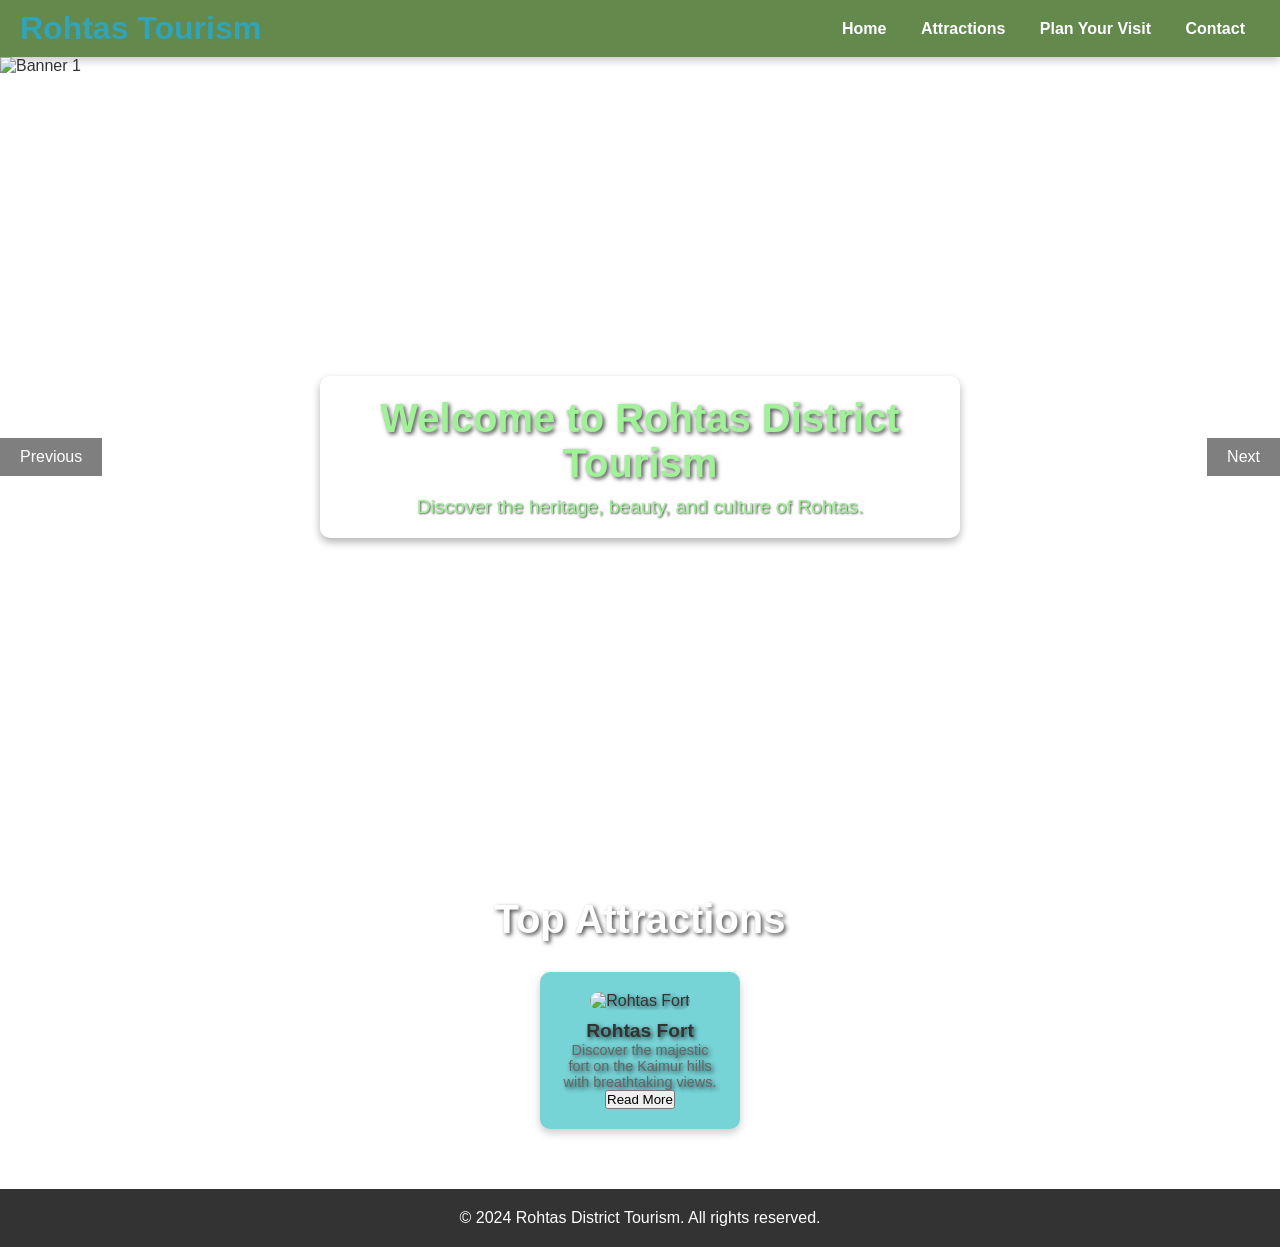
==== index.html @ 57ae7d9b "Added index.html" ====
<!DOCTYPE html>
<html lang="en">
<head>
    <meta charset="UTF-8">
    <meta name="viewport" content="width=device-width, initial-scale=1.0">
    <title>Rohtas District Tourism</title>
    <style>
        /* General Reset */
        * {
            margin: 0;
            padding: 0;
            box-sizing: border-box;
        }

        body {
            font-family: Arial, sans-serif;
            color: #333;
        }
        /* Blog Section */
.blog-section {
    padding: 40px;
    background-color: #f9f9f9;
    display: none;
    text-align: center;
}

.blog-section img {
    width: 80%;
    margin: 10px 0;
    border-radius: 10px;
    box-shadow: 0 4px 8px rgba(0, 0, 0, 0.2);
}

.blog-section p {
    font-size: 1.2rem;
    margin-top: 20px;
    color: #666;
}

.blog-section .back-to-attractions {
    background-color: #333;
    color: white;
    padding: 10px 20px;
    border: none;
    border-radius: 5px;
    cursor: pointer;
    margin-top: 20px;
}

.blog-section .back-to-attractions:hover {
    background-color: #555;
}

/* Hidden class */
.hidden {
    display: none;
}


        /* Navbar */
        .navbar {
            display: flex;
            justify-content: space-between;
            align-items: center;
            padding: 10px 20px;
            background-color: #63894d;
            box-shadow: 0 4px 8px rgba(0, 0, 0, 0.2);
        }

        .navbar a {
            color: white;
            padding: 10px 15px;
            text-decoration: none;
            font-weight: bold;
            font-size: 1rem;
            transition: background-color 0.3s, color 0.3s;
        }

        .navbar a:hover {
            background-color: #f4f4f4;
            color: #333;
            border-radius: 5px;
        }

        .navbar .logo {
            font-size: 2rem;
            color: #31a4b8;
            font-weight: bold;
        }

        .navbar .menu {
            display: flex;
            gap: 15px;
        }

        /* Banner Section */
        .banner {
            position: relative;
            overflow: hidden;
            height: 800px;
        }

        .banner img {
            width: 100%;
            height: 800px;
            object-fit: cover;
            position: absolute;
            transition: opacity 1s ease-in-out;
        }

        .banner img.hidden {
            opacity: 0;
        }

        .banner img.visible {
            opacity: 1;
        }

        .banner-controls {
            position: absolute;
            top: 50%;
            width: 100%;
            display: flex;
            justify-content: space-between;
            transform: translateY(-50%);
            z-index: 10;
        }

        .banner-controls button {
            background-color: rgba(0, 0, 0, 0.5);
            color: white;
            border: none;
            padding: 10px 20px;
            cursor: pointer;
            font-size: 1rem;
        }

        .banner-controls button:hover {
            background-color: rgba(0, 0, 0, 0.8);
        }
        /* Welcome Note */
        .welcome-note {
        position: absolute;
        top: 50%;
        left: 50%;
        transform: translate(-50%, -50%);
        color: rgb(160, 241, 152);
        text-align: center;
        #background-color: rgba(139, 134, 134, 0.6);
        padding: 20px;
        border-radius: 10px;
        box-shadow: 0 4px 8px rgba(0, 0, 0, 0.3);
        }

       .welcome-note h1 {
       font-size: 2.5rem;
       margin-bottom: 10px;
       text-shadow: 2px 2px 4px rgba(0, 0, 0, 0.7);
       }

      .welcome-note p {
      font-size: 1.2rem;
      text-shadow: 1px 1px 2px rgba(0, 0, 0, 0.7);
      }

        /* Main Content */
        .content {
            padding: 40px 20px;
            text-align: center;
        }

        .content h2 {
            font-size: 2em;
            margin-bottom: 20px;
        }

        .content .attractions {
            display: flex;
            flex-wrap: wrap;
            justify-content: center;
            gap: 20px;
            
        }
        /* Attractions Section with Background Image */
#attractions {
    background-image: url('https://encrypted-tbn0.gstatic.com/images?q=tbn:ANd9GcSN6shQnN_om_8jmxawKsCM-W3xUk-ETz6_Sw&s'); /* Replace with your desired image URL */
    background-size: cover;
    background-position: center;
    background-repeat: no-repeat;
    padding: 40px 20px;
    color: white; /* Ensures text is visible against the background */
    text-shadow: 2px 2px 4px rgba(0, 0, 0, 0.7); /* Adds a subtle shadow for better text readability */
}

#attractions h2 {
    font-size: 2.5em;
    margin-bottom: 30px;
    text-align: center;
}

.attractions {
    display: flex;
    flex-wrap: wrap;
    justify-content: center;
    gap: 20px;
}

.attraction {
    width: 200px;
    padding: 20px;
    background-color: rgba(255, 255, 255, 0.8); /* Semi-transparent background for attraction cards */
    border-radius: 10px;
    box-shadow: 0 4px 8px rgba(0, 0, 0, 0.2);
    text-align: center;
    color: #333; /* Override text color inside cards */
}

.attraction h3 {
    font-size: 1.2em;
    margin-top: 10px;
}

.attraction p {
    font-size: 0.9em;
    color: #666;
}


        .attraction {
            width: 200px;
            padding: 20px;
            background-color: #76d3d6;
            border-radius: 10px;
            box-shadow: 0 4px 8px rgba(0, 0, 0, 0.2);
            text-align: center;
            cursor: pointer;
        }

        .attraction img {
            width: 100%;
            border-radius: 10px;
        }

        .attraction h3 {
            font-size: 1.2em;
            margin-top: 10px;
        }

        .attraction p {
            font-size: 0.9em;
            color: #666;
        }

        /* Modal */
        .modal {
            display: none;
            position: fixed;
            top: 0;
            left: 0;
            width: 100%;
            height: 100%;
            background-color: rgba(0, 0, 0, 0.8);
            justify-content: center;
            align-items: center;
            z-index: 20;
        }

        .modal-content {
            background-color: white;
            padding: 20px;
            border-radius: 10px;
            width: 90%;
            max-width: 600px;
            text-align: center;
        }

        .modal-content img {
            width: 100%;
            border-radius: 10px;
            margin-bottom: 20px;
        }

        .modal-content h3 {
            margin-bottom: 10px;
        }

        .modal-content p {
            margin-bottom: 20px;
        }

        .modal-close {
            background-color: #333;
            color: white;
            border: none;
            padding: 10px 20px;
            cursor: pointer;
            border-radius: 5px;
        }

        .modal-close:hover {
            background-color: #555;
        }

        /* Footer */
        .footer {
            text-align: center;
            padding: 20px;
            background-color: #333;
            color: white;
            margin-top: 20px;
        }

        /* Responsive Design */
        @media (max-width: 768px) {
            .navbar .menu {
                flex-direction: column;
                gap: 10px;
            }

            .content .attractions {
                flex-direction: column;
                gap: 15px;
            }
        }
    </style>
</head>
<body>

    <!-- Navbar -->
    <div class="navbar">
        <div class="logo">Rohtas Tourism </div>
        <div> <class="menu">
            <a href="#home">Home</a>
            <a href="#attractions">Attractions</a>
            <a href="#plan">Plan Your Visit</a>
            <a href="#contact">Contact</a>
        </div>
    </div>

    <!-- Banner Section -->
    <div class="banner" id="banner">
        <img src="https://cdn.pixabay.com/photo/2022/03/11/15/40/mausoleum-7062500_1280.jpg" class="visible" alt="Banner 1">
        <img src="https://pbs.twimg.com/media/Ed5v6ZnUEAAoVEU?format=jpg&name=medium" class="hidden" alt="Banner 2">
        <img src="https://pbs.twimg.com/media/GW4g0sfa8AEjqfS?format=png&name=900x900" class="hidden" alt="Banner 3">
        
        <div class="welcome-note">
            <h1>Welcome to Rohtas District Tourism</h1>
            <p>Discover the heritage, beauty, and culture of Rohtas.</p>
        </div>
        
        <div class="banner-controls">
            <button id="prev">Previous</button>
            <button id="next">Next</button>
        </div>
    </div>

    <!-- Main Content -->
    <div class="content" id="attractions">
        <h2>Top Attractions</h2>
        <div class="attractions">
            <div class="attraction" data-title="Rohtas Fort" data-description="Discover the majestic fort on the Kaimur hills with breathtaking views." data-image="https://encrypted-tbn0.gstatic.com/images?q=tbn:ANd9GcSN6shQnN_om_8jmxawKsCM-W3xUk-ETz6_Sw&s">
                <img src="https://encrypted-tbn0.gstatic.com/images?q=tbn:ANd9GcSN6shQnN_om_8jmxawKsCM-W3xUk-ETz6_Sw&s" alt="Rohtas Fort">
                <h3>Rohtas Fort</h3>
                <p>Discover the majestic fort on the Kaimur hills with breathtaking views.</p>
                <button class="read-more" data-blog="rohtas-fort-blog">Read More</button>
            </div>
            <!-- Add more attractions similarly -->
        </div>
    </div>
    
    <!-- Detailed Blog Section -->
    <div class="blog-section hidden" id="rohtas-fort-blog">
        <h2>Rohtas Fort</h2>
        <div class="blog-images">
            <img src="https://encrypted-tbn0.gstatic.com/images?q=tbn:ANd9GcSN6shQnN_om_8jmxawKsCM-W3xUk-ETz6_Sw&" alt="roktash fort">
            <img src="https://via.placeholder.com/800x600" alt="Rohtas Fort 2">
            <img src="https://via.placeholder.com/800x600" alt="Rohtas Fort 3">
        </div>
        <p>
            Rohtas Fort is a majestic historical site located in the Kaimur hills. Built during the reign of Sher Shah Suri, it stands as a symbol of architectural brilliance and cultural heritage. Explore the fort's vast courtyards, intricate carvings, and breathtaking views of the surrounding landscapes.
        </p>
        <button class="back-to-attractions">Back to Attractions</button>
    </div>
    
            <!-- Additional attractions here -->
        </div>
    </div>

    <!-- Modal -->
    <div class="modal" id="modal">
        <div class="modal-content">
            <img id="modal-image" src="" alt="">
            <h3 id="modal-title"></h3>
            <p id="modal-description"></p>
            <button class="modal-close" id="modal-close">Close</button>
        </div>
    </div>

    <!-- Footer -->
    <div class="footer">
        <p>&copy; 2024 Rohtas District Tourism. All rights reserved.</p>
    </div>

    <script>
        const banners = document.querySelectorAll('#banner img');
        const prevButton = document.getElementById('prev');
        const nextButton = document.getElementById('next');
        let currentIndex = 0;

        function updateBanner(index) {
            banners.forEach((banner, i) => {
                banner.classList.remove('visible');
                banner.classList.add('hidden');
                if (i === index) {
                    banner.classList.remove('hidden');
                    banner.classList.add('visible');
                }
            });
        }

        prevButton.addEventListener('click', () => {
            currentIndex = (currentIndex - 1 + banners.length) % banners.length;
            updateBanner(currentIndex);
        });

        nextButton.addEventListener('click', () => {
            currentIndex = (currentIndex + 1) % banners.length;
            updateBanner(currentIndex);
        });

        const attractions = document.querySelectorAll('.attraction');
        const modal = document.getElementById('modal');
        const modalImage = document.getElementById('modal-image');
        const modalTitle = document.getElementById('modal-title');
        const modalDescription = document.getElementById('modal-description');
        const modalClose = document.getElementById('modal-close');

        attractions.forEach(attraction => {
            attraction.addEventListener('click', () => {
                modalImage.src = attraction.dataset.image;
                modalTitle.textContent = attraction.dataset.title;
                modalDescription.textContent = attraction.dataset.description;
                modal.style.display = 'flex';
            });
        });

        modalClose.addEventListener('click', () => {
            modal.style.display = 'none';
        });
        const readMoreButtons = document.querySelectorAll('.read-more');
const blogSections = document.querySelectorAll('.blog-section');
const backButtons = document.querySelectorAll('.back-to-attractions');
const attractionsSection = document.querySelector('.attractions');

readMoreButtons.forEach(button => {
    button.addEventListener('click', () => {
        const blogId = button.dataset.blog;
        document.getElementById(blogId).classList.remove('hidden');
        attractionsSection.classList.add('hidden');
    });
});

backButtons.forEach(button => {
    button.addEventListener('click', () => {
        blogSections.forEach(section => section.classList.add('hidden'));
        attractionsSection.classList.remove('hidden');
    });
});

    </script>

</body>
</html>
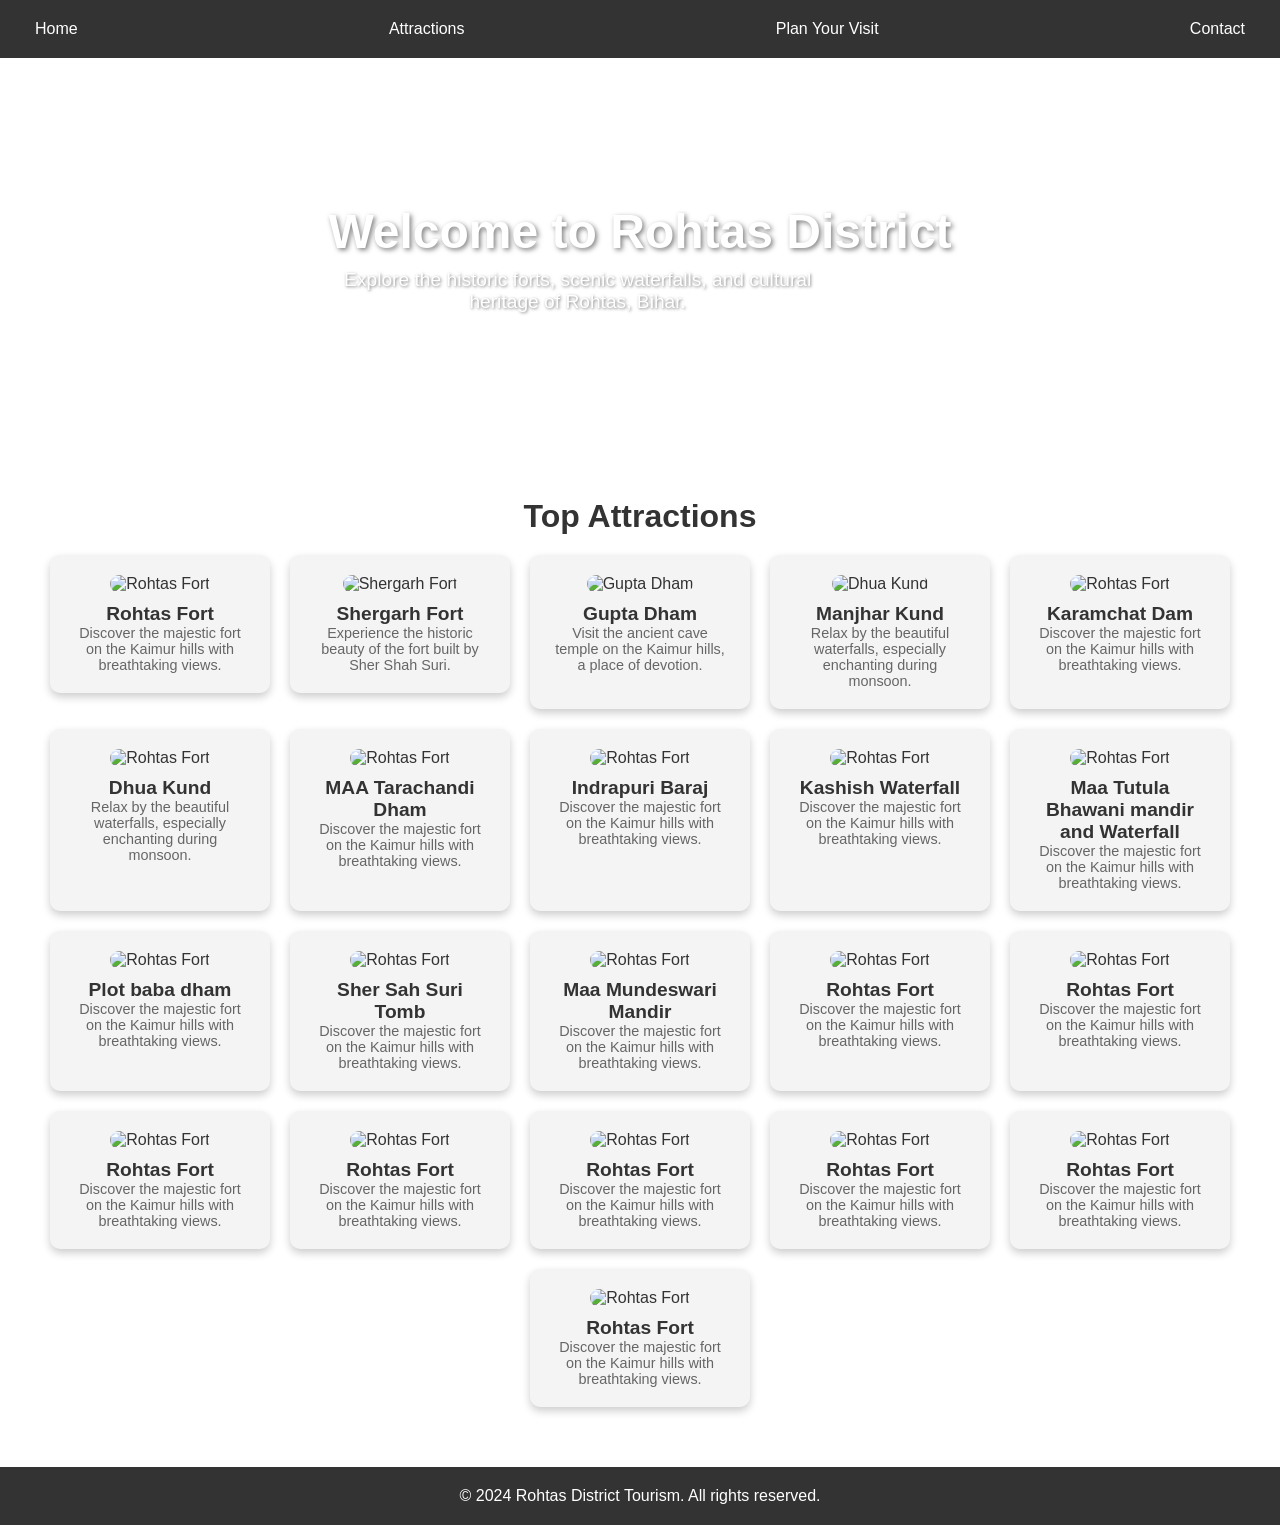
==== commit 8bbb66ac: "Updated main page" ====
--- a/index.html
+++ b/index.html
@@ -16,46 +16,6 @@
             font-family: Arial, sans-serif;
             color: #333;
         }
-        /* Blog Section */
-.blog-section {
-    padding: 40px;
-    background-color: #f9f9f9;
-    display: none;
-    text-align: center;
-}
-
-.blog-section img {
-    width: 80%;
-    margin: 10px 0;
-    border-radius: 10px;
-    box-shadow: 0 4px 8px rgba(0, 0, 0, 0.2);
-}
-
-.blog-section p {
-    font-size: 1.2rem;
-    margin-top: 20px;
-    color: #666;
-}
-
-.blog-section .back-to-attractions {
-    background-color: #333;
-    color: white;
-    padding: 10px 20px;
-    border: none;
-    border-radius: 5px;
-    cursor: pointer;
-    margin-top: 20px;
-}
-
-.blog-section .back-to-attractions:hover {
-    background-color: #555;
-}
-
-/* Hidden class */
-.hidden {
-    display: none;
-}
-
 
         /* Navbar */
         .navbar {
@@ -63,105 +23,45 @@
             justify-content: space-between;
             align-items: center;
             padding: 10px 20px;
-            background-color: #63894d;
-            box-shadow: 0 4px 8px rgba(0, 0, 0, 0.2);
+            background-color: #333;
         }
 
         .navbar a {
             color: white;
             padding: 10px 15px;
             text-decoration: none;
-            font-weight: bold;
-            font-size: 1rem;
-            transition: background-color 0.3s, color 0.3s;
         }
 
         .navbar a:hover {
-            background-color: #f4f4f4;
-            color: #333;
+            background-color: #555;
             border-radius: 5px;
-        }
-
-        .navbar .logo {
-            font-size: 2rem;
-            color: #31a4b8;
-            font-weight: bold;
-        }
-
-        .navbar .menu {
-            display: flex;
-            gap: 15px;
         }
 
         /* Banner Section */
         .banner {
-            position: relative;
-            overflow: hidden;
-            height: 800px;
-        }
-
-        .banner img {
-            width: 100%;
-            height: 800px;
-            object-fit: cover;
-            position: absolute;
-            transition: opacity 1s ease-in-out;
-        }
-
-        .banner img.hidden {
-            opacity: 0;
-        }
-
-        .banner img.visible {
-            opacity: 1;
-        }
-
-        .banner-controls {
-            position: absolute;
-            top: 50%;
-            width: 100%;
+            background-image: url('https://cdn.pixabay.com/photo/2022/03/11/15/40/mausoleum-7062500_1280.jpg'); /* Replace with actual URL */
+            background-size: cover;
+            background-position: center;
+            height: 400px;
             display: flex;
-            justify-content: space-between;
-            transform: translateY(-50%);
-            z-index: 10;
-        }
-
-        .banner-controls button {
-            background-color: rgba(0, 0, 0, 0.5);
+            justify-content: center;
+            align-items: center;
             color: white;
-            border: none;
-            padding: 10px 20px;
-            cursor: pointer;
-            font-size: 1rem;
-        }
-
-        .banner-controls button:hover {
-            background-color: rgba(0, 0, 0, 0.8);
-        }
-        /* Welcome Note */
-        .welcome-note {
-        position: absolute;
-        top: 50%;
-        left: 50%;
-        transform: translate(-50%, -50%);
-        color: rgb(160, 241, 152);
-        text-align: center;
-        #background-color: rgba(139, 134, 134, 0.6);
-        padding: 20px;
-        border-radius: 10px;
-        box-shadow: 0 4px 8px rgba(0, 0, 0, 0.3);
-        }
-
-       .welcome-note h1 {
-       font-size: 2.5rem;
-       margin-bottom: 10px;
-       text-shadow: 2px 2px 4px rgba(0, 0, 0, 0.7);
-       }
-
-      .welcome-note p {
-      font-size: 1.2rem;
-      text-shadow: 1px 1px 2px rgba(0, 0, 0, 0.7);
-      }
+            text-align: center;
+        }
+
+        .banner h1 {
+            font-size: 3em;
+            margin-bottom: 10px;
+            text-shadow: 2px 2px 5px rgba(0, 0, 0, 0.5);
+        }
+
+        .banner p {
+            font-size: 1.2em;
+            width: 80%;
+            max-width: 600px;
+            text-shadow: 1px 1px 3px rgba(0, 0, 0, 0.5);
+        }
 
         /* Main Content */
         .content {
@@ -179,61 +79,15 @@
             flex-wrap: wrap;
             justify-content: center;
             gap: 20px;
-            
-        }
-        /* Attractions Section with Background Image */
-#attractions {
-    background-image: url('https://encrypted-tbn0.gstatic.com/images?q=tbn:ANd9GcSN6shQnN_om_8jmxawKsCM-W3xUk-ETz6_Sw&s'); /* Replace with your desired image URL */
-    background-size: cover;
-    background-position: center;
-    background-repeat: no-repeat;
-    padding: 40px 20px;
-    color: white; /* Ensures text is visible against the background */
-    text-shadow: 2px 2px 4px rgba(0, 0, 0, 0.7); /* Adds a subtle shadow for better text readability */
-}
-
-#attractions h2 {
-    font-size: 2.5em;
-    margin-bottom: 30px;
-    text-align: center;
-}
-
-.attractions {
-    display: flex;
-    flex-wrap: wrap;
-    justify-content: center;
-    gap: 20px;
-}
-
-.attraction {
-    width: 200px;
-    padding: 20px;
-    background-color: rgba(255, 255, 255, 0.8); /* Semi-transparent background for attraction cards */
-    border-radius: 10px;
-    box-shadow: 0 4px 8px rgba(0, 0, 0, 0.2);
-    text-align: center;
-    color: #333; /* Override text color inside cards */
-}
-
-.attraction h3 {
-    font-size: 1.2em;
-    margin-top: 10px;
-}
-
-.attraction p {
-    font-size: 0.9em;
-    color: #666;
-}
-
+        }
 
         .attraction {
-            width: 200px;
+            width: 220px;
             padding: 20px;
-            background-color: #76d3d6;
+            background-color: #f4f4f4;
             border-radius: 10px;
             box-shadow: 0 4px 8px rgba(0, 0, 0, 0.2);
             text-align: center;
-            cursor: pointer;
         }
 
         .attraction img {
@@ -249,56 +103,6 @@
         .attraction p {
             font-size: 0.9em;
             color: #666;
-        }
-
-        /* Modal */
-        .modal {
-            display: none;
-            position: fixed;
-            top: 0;
-            left: 0;
-            width: 100%;
-            height: 100%;
-            background-color: rgba(0, 0, 0, 0.8);
-            justify-content: center;
-            align-items: center;
-            z-index: 20;
-        }
-
-        .modal-content {
-            background-color: white;
-            padding: 20px;
-            border-radius: 10px;
-            width: 90%;
-            max-width: 600px;
-            text-align: center;
-        }
-
-        .modal-content img {
-            width: 100%;
-            border-radius: 10px;
-            margin-bottom: 20px;
-        }
-
-        .modal-content h3 {
-            margin-bottom: 10px;
-        }
-
-        .modal-content p {
-            margin-bottom: 20px;
-        }
-
-        .modal-close {
-            background-color: #333;
-            color: white;
-            border: none;
-            padding: 10px 20px;
-            cursor: pointer;
-            border-radius: 5px;
-        }
-
-        .modal-close:hover {
-            background-color: #555;
         }
 
         /* Footer */
@@ -309,48 +113,22 @@
             color: white;
             margin-top: 20px;
         }
-
-        /* Responsive Design */
-        @media (max-width: 768px) {
-            .navbar .menu {
-                flex-direction: column;
-                gap: 10px;
-            }
-
-            .content .attractions {
-                flex-direction: column;
-                gap: 15px;
-            }
-        }
     </style>
 </head>
 <body>
 
     <!-- Navbar -->
     <div class="navbar">
-        <div class="logo">Rohtas Tourism </div>
-        <div> <class="menu">
-            <a href="#home">Home</a>
-            <a href="#attractions">Attractions</a>
-            <a href="#plan">Plan Your Visit</a>
-            <a href="#contact">Contact</a>
-        </div>
-    </div>
-
+        <a href="#home">Home</a>
+        <a href="#attractions">Attractions</a>
+        <a href="#plan">Plan Your Visit</a>
+        <a href="#contact">Contact</a>
+    </div>
     <!-- Banner Section -->
-    <div class="banner" id="banner">
-        <img src="https://cdn.pixabay.com/photo/2022/03/11/15/40/mausoleum-7062500_1280.jpg" class="visible" alt="Banner 1">
-        <img src="https://pbs.twimg.com/media/Ed5v6ZnUEAAoVEU?format=jpg&name=medium" class="hidden" alt="Banner 2">
-        <img src="https://pbs.twimg.com/media/GW4g0sfa8AEjqfS?format=png&name=900x900" class="hidden" alt="Banner 3">
-        
-        <div class="welcome-note">
-            <h1>Welcome to Rohtas District Tourism</h1>
-            <p>Discover the heritage, beauty, and culture of Rohtas.</p>
-        </div>
-        
-        <div class="banner-controls">
-            <button id="prev">Previous</button>
-            <button id="next">Next</button>
+    <div class="banner">
+        <div>
+            <h1>Welcome to Rohtas District</h1>
+            <p>Explore the historic forts, scenic waterfalls, and cultural heritage of Rohtas, Bihar.</p>
         </div>
     </div>
 
@@ -358,41 +136,115 @@
     <div class="content" id="attractions">
         <h2>Top Attractions</h2>
         <div class="attractions">
-            <div class="attraction" data-title="Rohtas Fort" data-description="Discover the majestic fort on the Kaimur hills with breathtaking views." data-image="https://encrypted-tbn0.gstatic.com/images?q=tbn:ANd9GcSN6shQnN_om_8jmxawKsCM-W3xUk-ETz6_Sw&s">
-                <img src="https://encrypted-tbn0.gstatic.com/images?q=tbn:ANd9GcSN6shQnN_om_8jmxawKsCM-W3xUk-ETz6_Sw&s" alt="Rohtas Fort">
-                <h3>Rohtas Fort</h3>
-                <p>Discover the majestic fort on the Kaimur hills with breathtaking views.</p>
-                <button class="read-more" data-blog="rohtas-fort-blog">Read More</button>
-            </div>
-            <!-- Add more attractions similarly -->
-        </div>
-    </div>
-    
-    <!-- Detailed Blog Section -->
-    <div class="blog-section hidden" id="rohtas-fort-blog">
-        <h2>Rohtas Fort</h2>
-        <div class="blog-images">
-            <img src="https://encrypted-tbn0.gstatic.com/images?q=tbn:ANd9GcSN6shQnN_om_8jmxawKsCM-W3xUk-ETz6_Sw&" alt="roktash fort">
-            <img src="https://via.placeholder.com/800x600" alt="Rohtas Fort 2">
-            <img src="https://via.placeholder.com/800x600" alt="Rohtas Fort 3">
-        </div>
-        <p>
-            Rohtas Fort is a majestic historical site located in the Kaimur hills. Built during the reign of Sher Shah Suri, it stands as a symbol of architectural brilliance and cultural heritage. Explore the fort's vast courtyards, intricate carvings, and breathtaking views of the surrounding landscapes.
-        </p>
-        <button class="back-to-attractions">Back to Attractions</button>
-    </div>
-    
-            <!-- Additional attractions here -->
-        </div>
-    </div>
-
-    <!-- Modal -->
-    <div class="modal" id="modal">
-        <div class="modal-content">
-            <img id="modal-image" src="" alt="">
-            <h3 id="modal-title"></h3>
-            <p id="modal-description"></p>
-            <button class="modal-close" id="modal-close">Close</button>
+           <a href="rohtashfort.html" style="text-decoration:none; color:inherit;">
+              <div class="attraction">
+              <img src="https://encrypted-tbn0.gstatic.com/images?q=tbn:ANd9GcSN6shQnN_om_8jmxawKsCM-W3xUk-ETz6_Sw&s" alt="Rohtas Fort">
+              <h3>Rohtas Fort</h3>
+              <p>Discover the majestic fort on the Kaimur hills with breathtaking views.</p>
+              </div>
+            </a> 
+            <a href="serhgarhfort.html" style="text-decoration:none; color:inherit;">
+               <div class="attraction">
+                <img src="https://cdn.s3waas.gov.in/s3cbcb58ac2e496207586df2854b17995f/uploads/bfi_thumb/2022011320-scaled-pixydsuha18lijhc6hhyk74b10n4jr0iw04t02xqiy.jpg" alt="Shergarh Fort">
+                <h3>Shergarh Fort</h3>
+                <p>Experience the historic beauty of the fort built by Sher Shah Suri.</p>
+                </div>
+            </a>
+            <div class="attraction">
+                <img src="https://encrypted-tbn0.gstatic.com/images?q=tbn:ANd9GcS65FNw7MqOq0-_YCKvgJF-ebNqeGcpPNqMiA&s" alt="Gupta Dham">
+                <h3>Gupta Dham</h3>
+                <p>Visit the ancient cave temple on the Kaimur hills, a place of devotion.</p>
+            </div>
+            <div class="attraction">
+                <img src="https://rohtasdistrict.com/wp-content/uploads/2021/07/manjhar-kund-waterfall-1.jpg" alt="Dhua Kund">
+                <h3>Manjhar Kund </h3>
+                <p>Relax by the beautiful waterfalls, especially enchanting during monsoon.</p>
+            </div>
+            <div class="attraction">
+                <img src="https://upload.wikimedia.org/wikipedia/commons/thumb/8/8c/Durgavati_dam.jpg/1200px-Durgavati_dam.jpg?20221106060753" alt="Rohtas Fort">
+                <h3>Karamchat Dam</h3>
+                <p>Discover the majestic fort on the Kaimur hills with breathtaking views.</p>
+            </div>
+            <div class="attraction">
+                <img src="https://pbs.twimg.com/media/GW4g0sfa8AEjqfS?format=png&name=900x900" alt="Rohtas Fort">
+                <h3>Dhua Kund</h3>
+                <p>Relax by the beautiful waterfalls, especially enchanting during monsoon.</p>
+            </div>
+            <div class="attraction">
+                <img src="https://pbs.twimg.com/media/FLlfYmTVkAQdOch.jpg" alt="Rohtas Fort">
+                <h3>MAA Tarachandi Dham</h3>
+                <p>Discover the majestic fort on the Kaimur hills with breathtaking views.</p>
+            </div>
+            <div class="attraction">
+                <img src="https://encrypted-tbn0.gstatic.com/images?q=tbn:ANd9GcQVtY2cZpFEH-ZZTcmHQWd74pX-KIFOMhOXKA&s" alt="Rohtas Fort">
+                <h3>Indrapuri Baraj</h3>
+                <p>Discover the majestic fort on the Kaimur hills with breathtaking views.</p>
+            </div>
+            <div class="attraction">
+                <img src="https://encrypted-tbn0.gstatic.com/images?q=tbn:ANd9GcRjM1RxkYmJ_lGHh6R86RUaniCXfXE-Fs9z_w&s" alt="Rohtas Fort">
+                <h3>Kashish Waterfall</h3>
+                <p>Discover the majestic fort on the Kaimur hills with breathtaking views.</p>
+            </div>
+            <div class="attraction">
+                <img src="https://pbs.twimg.com/media/Ed5v6ZnUEAAoVEU.jpg" alt="Rohtas Fort">
+                <h3>Maa Tutula Bhawani mandir and Waterfall</h3>
+                <p>Discover the majestic fort on the Kaimur hills with breathtaking views.</p>
+            </div> 
+            <div class="attraction">
+                <img src="https://rohtasdistrict.com/wp-content/uploads/2021/01/pilot-baba-aashram-sasaram.jpeg" alt="Rohtas Fort">
+                <h3>Plot baba dham</h3>
+                <p>Discover the majestic fort on the Kaimur hills with breathtaking views.</p>
+            </div>
+            <div class="attraction">
+                <img src="https://cdn.pixabay.com/photo/2022/03/11/15/40/mausoleum-7062500_1280.jpg" alt="Rohtas Fort">
+                <h3>Sher Sah Suri Tomb</h3>
+                <p>Discover the majestic fort on the Kaimur hills with breathtaking views.</p>
+            </div>
+            <div class="attraction">
+                <img src="https://encrypted-tbn0.gstatic.com/images?q=tbn:ANd9GcSVGYftzfUN1LZ_H_fS1R5wDsj78YlKV5JX-A&s" alt="Rohtas Fort">
+                <h3>Maa Mundeswari Mandir</h3>
+                <p>Discover the majestic fort on the Kaimur hills with breathtaking views.</p>
+            </div>
+            <div class="attraction">
+                <img src="https://encrypted-tbn0.gstatic.com/images?q=tbn:ANd9GcSN6shQnN_om_8jmxawKsCM-W3xUk-ETz6_Sw&s" alt="Rohtas Fort">
+                <h3>Rohtas Fort</h3>
+                <p>Discover the majestic fort on the Kaimur hills with breathtaking views.</p>
+            </div>
+            <div class="attraction">
+                <img src="https://encrypted-tbn0.gstatic.com/images?q=tbn:ANd9GcSN6shQnN_om_8jmxawKsCM-W3xUk-ETz6_Sw&s" alt="Rohtas Fort">
+                <h3>Rohtas Fort</h3>
+                <p>Discover the majestic fort on the Kaimur hills with breathtaking views.</p>
+            </div>
+            <div class="attraction">
+                <img src="https://encrypted-tbn0.gstatic.com/images?q=tbn:ANd9GcSN6shQnN_om_8jmxawKsCM-W3xUk-ETz6_Sw&s" alt="Rohtas Fort">
+                <h3>Rohtas Fort</h3>
+                <p>Discover the majestic fort on the Kaimur hills with breathtaking views.</p>
+            </div>
+            <div class="attraction">
+                <img src="https://encrypted-tbn0.gstatic.com/images?q=tbn:ANd9GcSN6shQnN_om_8jmxawKsCM-W3xUk-ETz6_Sw&s" alt="Rohtas Fort">
+                <h3>Rohtas Fort</h3>
+                <p>Discover the majestic fort on the Kaimur hills with breathtaking views.</p>
+            </div>
+            <div class="attraction">
+                <img src="https://encrypted-tbn0.gstatic.com/images?q=tbn:ANd9GcSN6shQnN_om_8jmxawKsCM-W3xUk-ETz6_Sw&s" alt="Rohtas Fort">
+                <h3>Rohtas Fort</h3>
+                <p>Discover the majestic fort on the Kaimur hills with breathtaking views.</p>
+            </div>
+            <div class="attraction">
+                <img src="https://encrypted-tbn0.gstatic.com/images?q=tbn:ANd9GcSN6shQnN_om_8jmxawKsCM-W3xUk-ETz6_Sw&s" alt="Rohtas Fort">
+                <h3>Rohtas Fort</h3>
+                <p>Discover the majestic fort on the Kaimur hills with breathtaking views.</p>
+            </div>
+            <div class="attraction">
+                <img src="https://encrypted-tbn0.gstatic.com/images?q=tbn:ANd9GcSN6shQnN_om_8jmxawKsCM-W3xUk-ETz6_Sw&s" alt="Rohtas Fort">
+                <h3>Rohtas Fort</h3>
+                <p>Discover the majestic fort on the Kaimur hills with breathtaking views.</p>
+            </div>
+            <div class="attraction">
+                <img src="https://encrypted-tbn0.gstatic.com/images?q=tbn:ANd9GcSN6shQnN_om_8jmxawKsCM-W3xUk-ETz6_Sw&s" alt="Rohtas Fort">
+                <h3>Rohtas Fort</h3>
+                <p>Discover the majestic fort on the Kaimur hills with breathtaking views.</p>
+            </div>
         </div>
     </div>
 
@@ -401,73 +253,5 @@
         <p>&copy; 2024 Rohtas District Tourism. All rights reserved.</p>
     </div>
 
-    <script>
-        const banners = document.querySelectorAll('#banner img');
-        const prevButton = document.getElementById('prev');
-        const nextButton = document.getElementById('next');
-        let currentIndex = 0;
-
-        function updateBanner(index) {
-            banners.forEach((banner, i) => {
-                banner.classList.remove('visible');
-                banner.classList.add('hidden');
-                if (i === index) {
-                    banner.classList.remove('hidden');
-                    banner.classList.add('visible');
-                }
-            });
-        }
-
-        prevButton.addEventListener('click', () => {
-            currentIndex = (currentIndex - 1 + banners.length) % banners.length;
-            updateBanner(currentIndex);
-        });
-
-        nextButton.addEventListener('click', () => {
-            currentIndex = (currentIndex + 1) % banners.length;
-            updateBanner(currentIndex);
-        });
-
-        const attractions = document.querySelectorAll('.attraction');
-        const modal = document.getElementById('modal');
-        const modalImage = document.getElementById('modal-image');
-        const modalTitle = document.getElementById('modal-title');
-        const modalDescription = document.getElementById('modal-description');
-        const modalClose = document.getElementById('modal-close');
-
-        attractions.forEach(attraction => {
-            attraction.addEventListener('click', () => {
-                modalImage.src = attraction.dataset.image;
-                modalTitle.textContent = attraction.dataset.title;
-                modalDescription.textContent = attraction.dataset.description;
-                modal.style.display = 'flex';
-            });
-        });
-
-        modalClose.addEventListener('click', () => {
-            modal.style.display = 'none';
-        });
-        const readMoreButtons = document.querySelectorAll('.read-more');
-const blogSections = document.querySelectorAll('.blog-section');
-const backButtons = document.querySelectorAll('.back-to-attractions');
-const attractionsSection = document.querySelector('.attractions');
-
-readMoreButtons.forEach(button => {
-    button.addEventListener('click', () => {
-        const blogId = button.dataset.blog;
-        document.getElementById(blogId).classList.remove('hidden');
-        attractionsSection.classList.add('hidden');
-    });
-});
-
-backButtons.forEach(button => {
-    button.addEventListener('click', () => {
-        blogSections.forEach(section => section.classList.add('hidden'));
-        attractionsSection.classList.remove('hidden');
-    });
-});
-
-    </script>
-
 </body>
 </html>
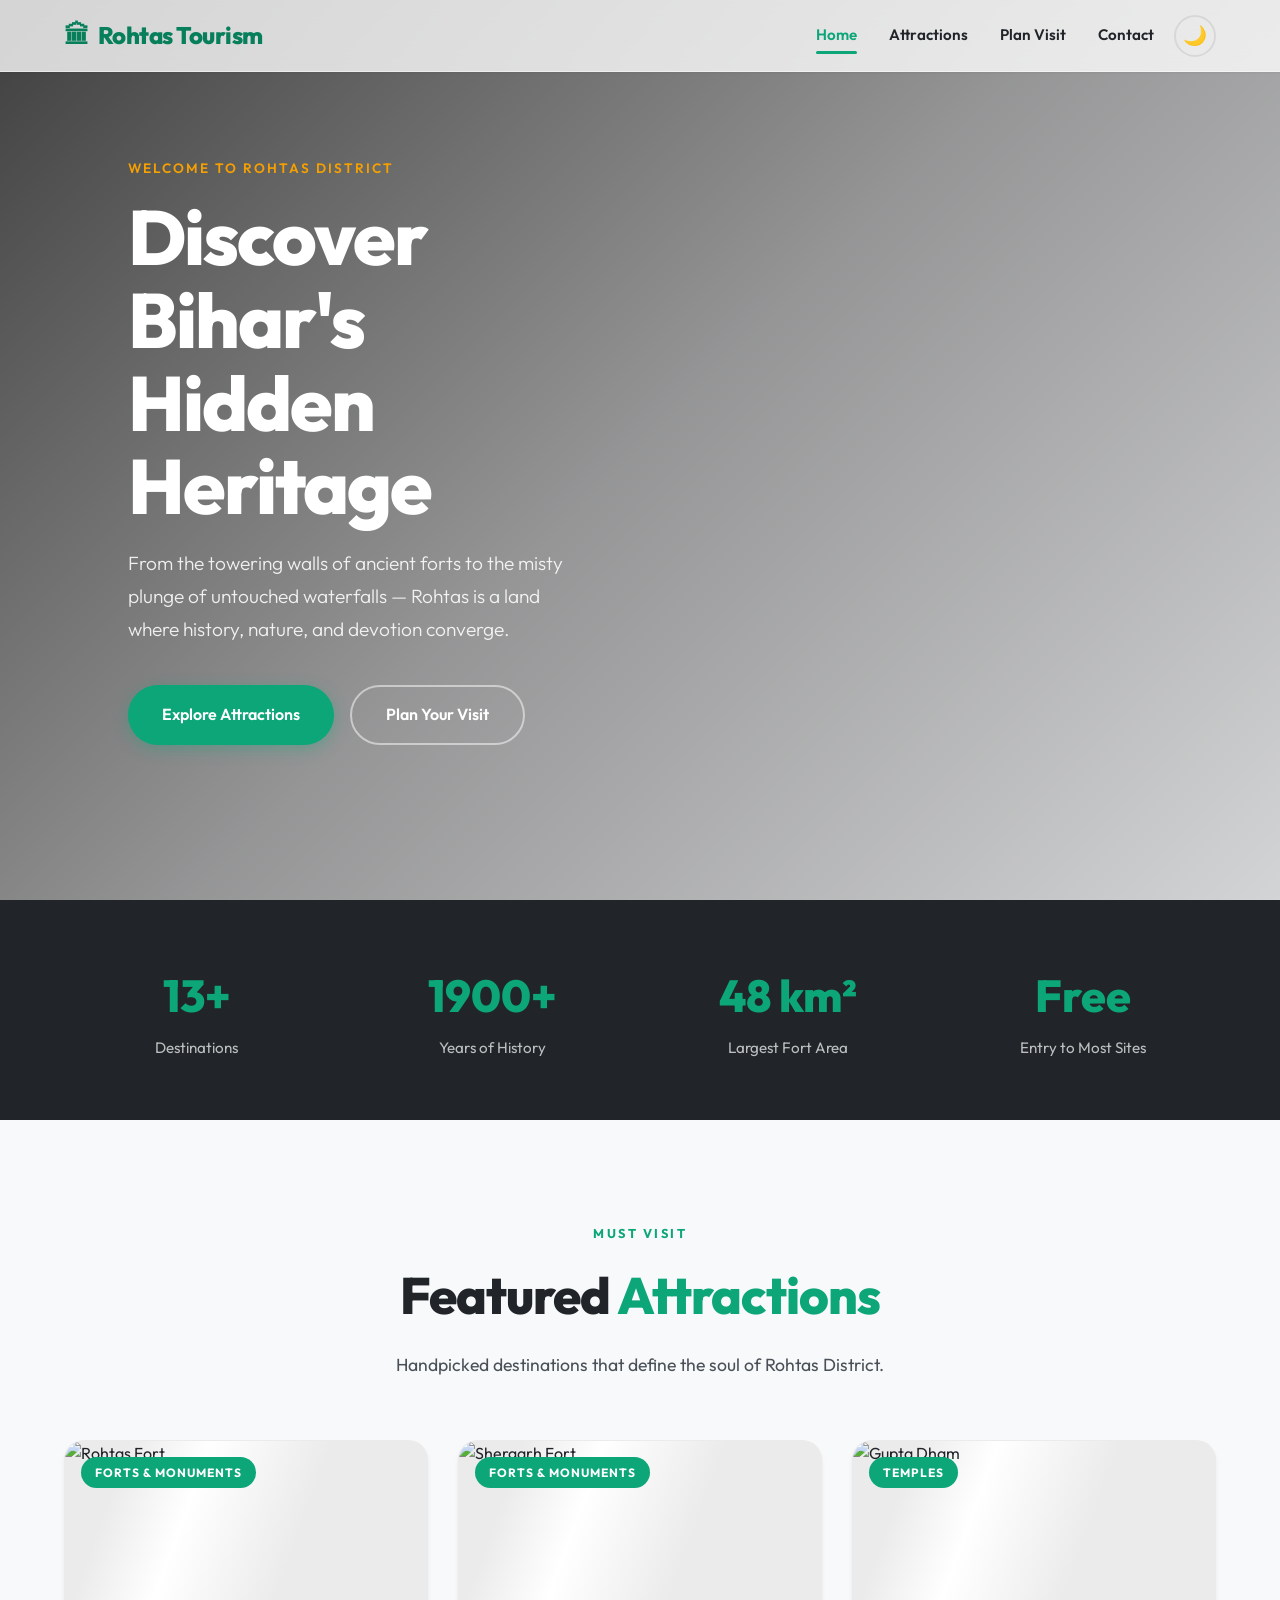
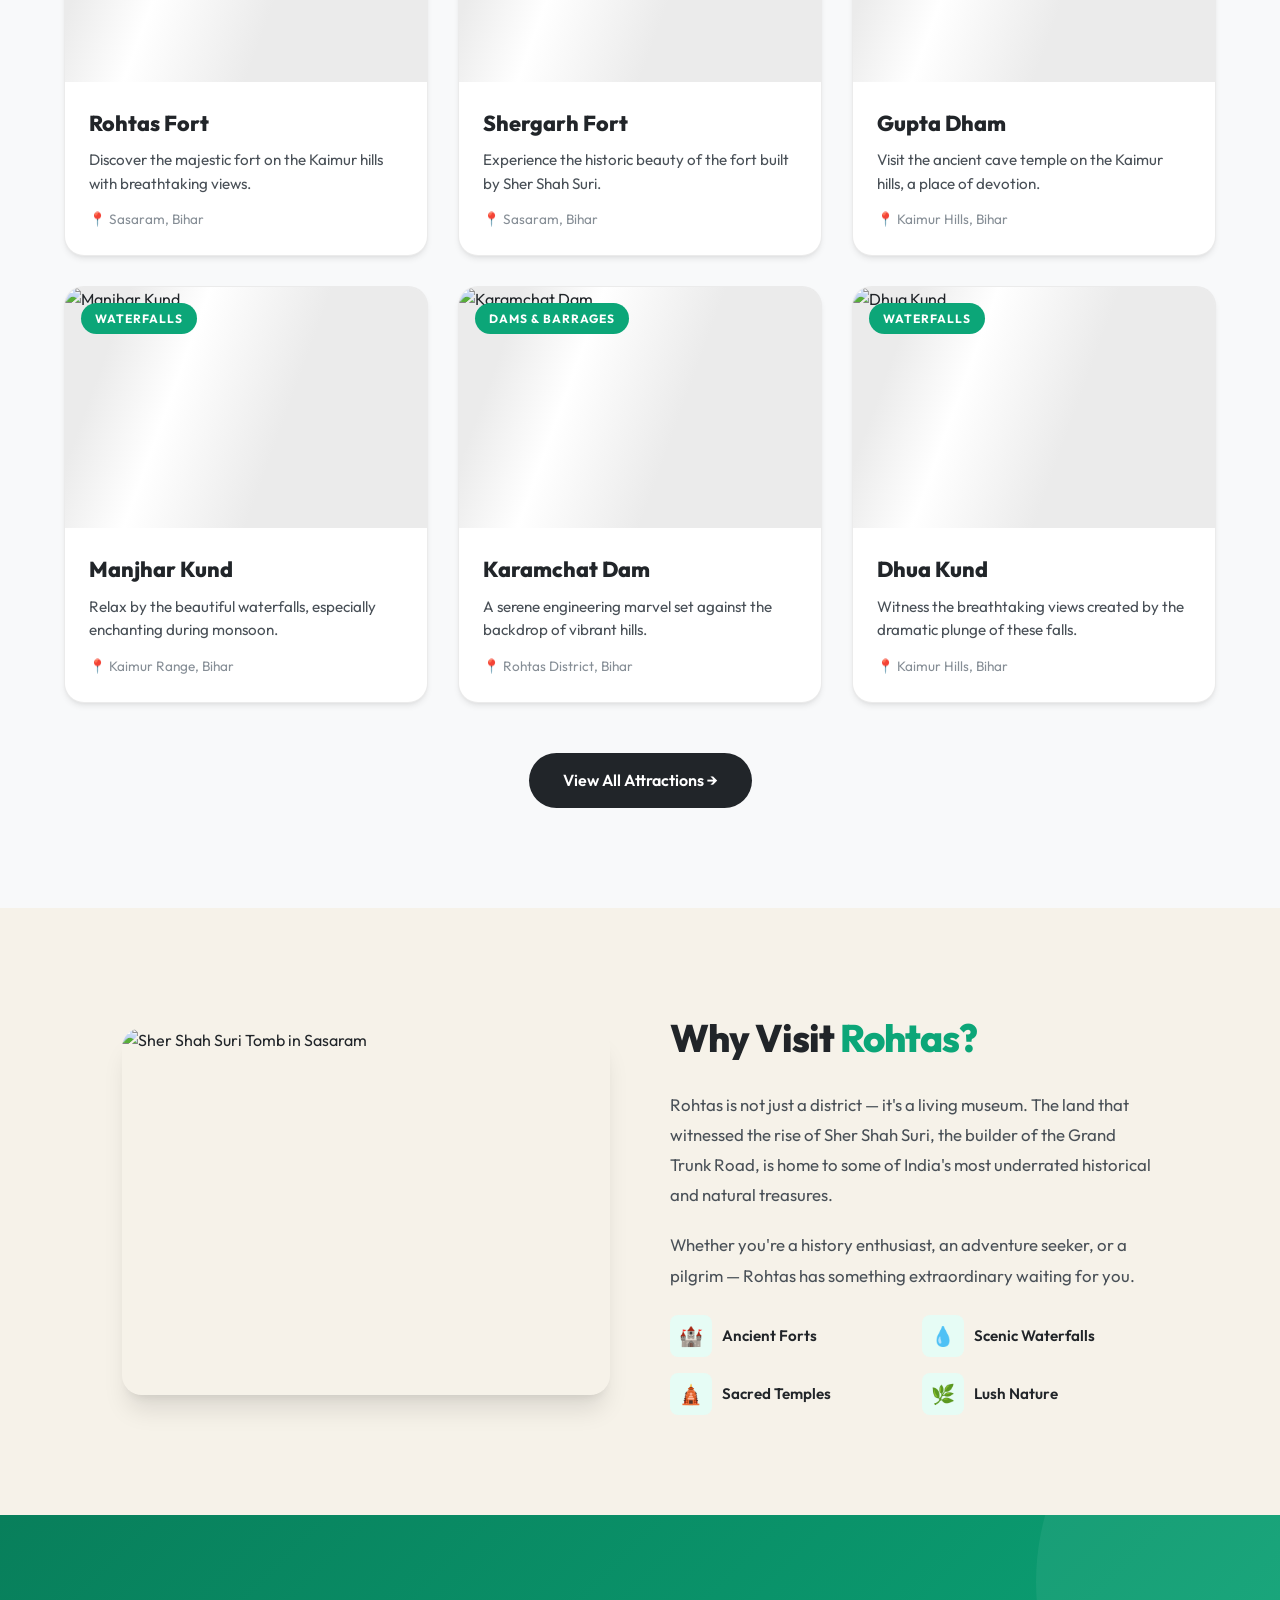
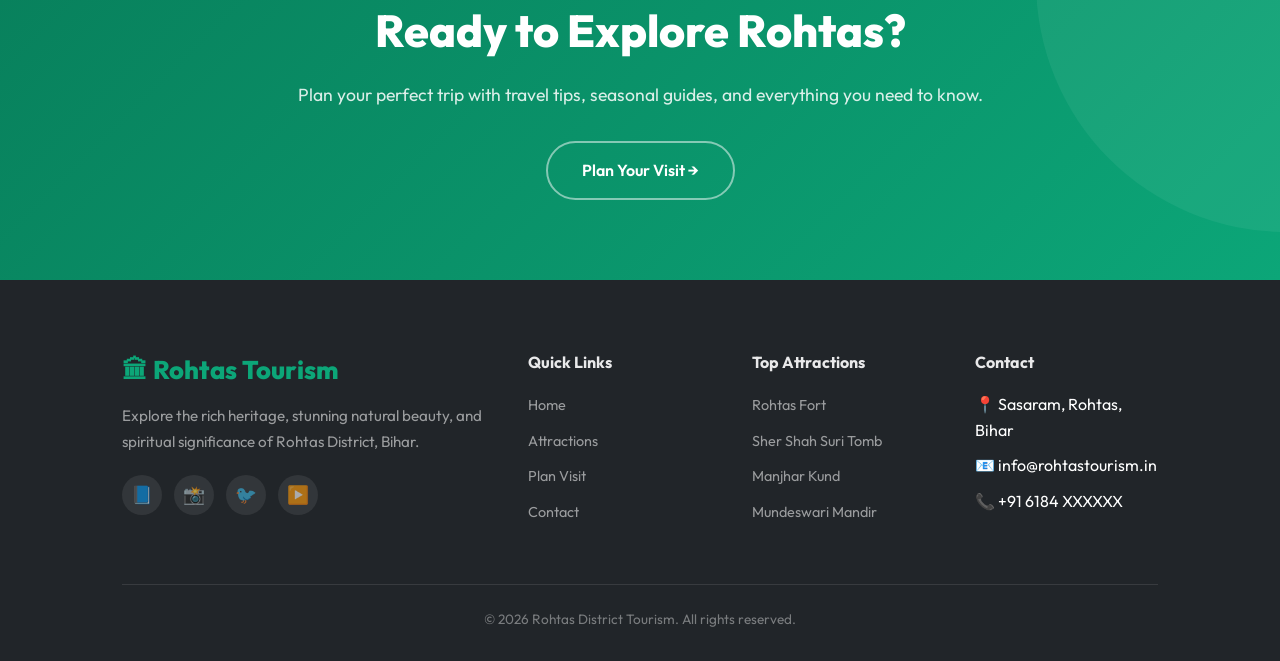
==== commit 581b5abd: "updated project files" ====
--- a/index.html
+++ b/index.html
@@ -3,255 +3,172 @@
 <head>
     <meta charset="UTF-8">
     <meta name="viewport" content="width=device-width, initial-scale=1.0">
-    <title>Rohtas District Tourism</title>
-    <style>
-        /* General Reset */
-        * {
-            margin: 0;
-            padding: 0;
-            box-sizing: border-box;
-        }
-
-        body {
-            font-family: Arial, sans-serif;
-            color: #333;
-        }
-
-        /* Navbar */
-        .navbar {
-            display: flex;
-            justify-content: space-between;
-            align-items: center;
-            padding: 10px 20px;
-            background-color: #333;
-        }
-
-        .navbar a {
-            color: white;
-            padding: 10px 15px;
-            text-decoration: none;
-        }
-
-        .navbar a:hover {
-            background-color: #555;
-            border-radius: 5px;
-        }
-
-        /* Banner Section */
-        .banner {
-            background-image: url('https://cdn.pixabay.com/photo/2022/03/11/15/40/mausoleum-7062500_1280.jpg'); /* Replace with actual URL */
-            background-size: cover;
-            background-position: center;
-            height: 400px;
-            display: flex;
-            justify-content: center;
-            align-items: center;
-            color: white;
-            text-align: center;
-        }
-
-        .banner h1 {
-            font-size: 3em;
-            margin-bottom: 10px;
-            text-shadow: 2px 2px 5px rgba(0, 0, 0, 0.5);
-        }
-
-        .banner p {
-            font-size: 1.2em;
-            width: 80%;
-            max-width: 600px;
-            text-shadow: 1px 1px 3px rgba(0, 0, 0, 0.5);
-        }
-
-        /* Main Content */
-        .content {
-            padding: 40px 20px;
-            text-align: center;
-        }
-
-        .content h2 {
-            font-size: 2em;
-            margin-bottom: 20px;
-        }
-
-        .content .attractions {
-            display: flex;
-            flex-wrap: wrap;
-            justify-content: center;
-            gap: 20px;
-        }
-
-        .attraction {
-            width: 220px;
-            padding: 20px;
-            background-color: #f4f4f4;
-            border-radius: 10px;
-            box-shadow: 0 4px 8px rgba(0, 0, 0, 0.2);
-            text-align: center;
-        }
-
-        .attraction img {
-            width: 100%;
-            border-radius: 10px;
-        }
-
-        .attraction h3 {
-            font-size: 1.2em;
-            margin-top: 10px;
-        }
-
-        .attraction p {
-            font-size: 0.9em;
-            color: #666;
-        }
-
-        /* Footer */
-        .footer {
-            text-align: center;
-            padding: 20px;
-            background-color: #333;
-            color: white;
-            margin-top: 20px;
-        }
-    </style>
+    <meta name="description" content="Explore Rohtas District, Bihar — historic forts, stunning waterfalls, ancient temples, and breathtaking landscapes. Plan your trip to one of Bihar's best-kept secrets.">
+    <title>Rohtas District Tourism | Explore Heritage & Nature</title>
+    <link rel="preconnect" href="https://fonts.googleapis.com">
+    <link rel="preconnect" href="https://fonts.gstatic.com" crossorigin>
+    <link href="https://fonts.googleapis.com/css2?family=Outfit:wght@300;400;600;800&display=swap" rel="stylesheet">
+    <link rel="stylesheet" href="styles.css">
 </head>
 <body>
 
     <!-- Navbar -->
-    <div class="navbar">
-        <a href="#home">Home</a>
-        <a href="#attractions">Attractions</a>
-        <a href="#plan">Plan Your Visit</a>
-        <a href="#contact">Contact</a>
-    </div>
-    <!-- Banner Section -->
-    <div class="banner">
-        <div>
-            <h1>Welcome to Rohtas District</h1>
-            <p>Explore the historic forts, scenic waterfalls, and cultural heritage of Rohtas, Bihar.</p>
-        </div>
-    </div>
+    <header class="navbar">
+        <a href="index.html" class="navbar-brand"><span>🏛</span> Rohtas Tourism</a>
+        <button class="hamburger" aria-label="Toggle menu">
+            <span></span><span></span><span></span>
+        </button>
+        <nav class="nav-links">
+            <a href="index.html" class="active">Home</a>
+            <a href="attractions.html">Attractions</a>
+            <a href="plan-visit.html">Plan Visit</a>
+            <a href="contact.html">Contact</a>
+        </nav>
+        <button class="theme-toggle" id="theme-toggle" aria-label="Toggle dark mode">🌙</button>
+    </header>
 
-    <!-- Main Content -->
-    <div class="content" id="attractions">
-        <h2>Top Attractions</h2>
-        <div class="attractions">
-           <a href="rohtashfort.html" style="text-decoration:none; color:inherit;">
-              <div class="attraction">
-              <img src="https://encrypted-tbn0.gstatic.com/images?q=tbn:ANd9GcSN6shQnN_om_8jmxawKsCM-W3xUk-ETz6_Sw&s" alt="Rohtas Fort">
-              <h3>Rohtas Fort</h3>
-              <p>Discover the majestic fort on the Kaimur hills with breathtaking views.</p>
-              </div>
-            </a> 
-            <a href="serhgarhfort.html" style="text-decoration:none; color:inherit;">
-               <div class="attraction">
-                <img src="https://cdn.s3waas.gov.in/s3cbcb58ac2e496207586df2854b17995f/uploads/bfi_thumb/2022011320-scaled-pixydsuha18lijhc6hhyk74b10n4jr0iw04t02xqiy.jpg" alt="Shergarh Fort">
-                <h3>Shergarh Fort</h3>
-                <p>Experience the historic beauty of the fort built by Sher Shah Suri.</p>
-                </div>
-            </a>
-            <div class="attraction">
-                <img src="https://encrypted-tbn0.gstatic.com/images?q=tbn:ANd9GcS65FNw7MqOq0-_YCKvgJF-ebNqeGcpPNqMiA&s" alt="Gupta Dham">
-                <h3>Gupta Dham</h3>
-                <p>Visit the ancient cave temple on the Kaimur hills, a place of devotion.</p>
-            </div>
-            <div class="attraction">
-                <img src="https://rohtasdistrict.com/wp-content/uploads/2021/07/manjhar-kund-waterfall-1.jpg" alt="Dhua Kund">
-                <h3>Manjhar Kund </h3>
-                <p>Relax by the beautiful waterfalls, especially enchanting during monsoon.</p>
-            </div>
-            <div class="attraction">
-                <img src="https://upload.wikimedia.org/wikipedia/commons/thumb/8/8c/Durgavati_dam.jpg/1200px-Durgavati_dam.jpg?20221106060753" alt="Rohtas Fort">
-                <h3>Karamchat Dam</h3>
-                <p>Discover the majestic fort on the Kaimur hills with breathtaking views.</p>
-            </div>
-            <div class="attraction">
-                <img src="https://pbs.twimg.com/media/GW4g0sfa8AEjqfS?format=png&name=900x900" alt="Rohtas Fort">
-                <h3>Dhua Kund</h3>
-                <p>Relax by the beautiful waterfalls, especially enchanting during monsoon.</p>
-            </div>
-            <div class="attraction">
-                <img src="https://pbs.twimg.com/media/FLlfYmTVkAQdOch.jpg" alt="Rohtas Fort">
-                <h3>MAA Tarachandi Dham</h3>
-                <p>Discover the majestic fort on the Kaimur hills with breathtaking views.</p>
-            </div>
-            <div class="attraction">
-                <img src="https://encrypted-tbn0.gstatic.com/images?q=tbn:ANd9GcQVtY2cZpFEH-ZZTcmHQWd74pX-KIFOMhOXKA&s" alt="Rohtas Fort">
-                <h3>Indrapuri Baraj</h3>
-                <p>Discover the majestic fort on the Kaimur hills with breathtaking views.</p>
-            </div>
-            <div class="attraction">
-                <img src="https://encrypted-tbn0.gstatic.com/images?q=tbn:ANd9GcRjM1RxkYmJ_lGHh6R86RUaniCXfXE-Fs9z_w&s" alt="Rohtas Fort">
-                <h3>Kashish Waterfall</h3>
-                <p>Discover the majestic fort on the Kaimur hills with breathtaking views.</p>
-            </div>
-            <div class="attraction">
-                <img src="https://pbs.twimg.com/media/Ed5v6ZnUEAAoVEU.jpg" alt="Rohtas Fort">
-                <h3>Maa Tutula Bhawani mandir and Waterfall</h3>
-                <p>Discover the majestic fort on the Kaimur hills with breathtaking views.</p>
-            </div> 
-            <div class="attraction">
-                <img src="https://rohtasdistrict.com/wp-content/uploads/2021/01/pilot-baba-aashram-sasaram.jpeg" alt="Rohtas Fort">
-                <h3>Plot baba dham</h3>
-                <p>Discover the majestic fort on the Kaimur hills with breathtaking views.</p>
-            </div>
-            <div class="attraction">
-                <img src="https://cdn.pixabay.com/photo/2022/03/11/15/40/mausoleum-7062500_1280.jpg" alt="Rohtas Fort">
-                <h3>Sher Sah Suri Tomb</h3>
-                <p>Discover the majestic fort on the Kaimur hills with breathtaking views.</p>
-            </div>
-            <div class="attraction">
-                <img src="https://encrypted-tbn0.gstatic.com/images?q=tbn:ANd9GcSVGYftzfUN1LZ_H_fS1R5wDsj78YlKV5JX-A&s" alt="Rohtas Fort">
-                <h3>Maa Mundeswari Mandir</h3>
-                <p>Discover the majestic fort on the Kaimur hills with breathtaking views.</p>
-            </div>
-            <div class="attraction">
-                <img src="https://encrypted-tbn0.gstatic.com/images?q=tbn:ANd9GcSN6shQnN_om_8jmxawKsCM-W3xUk-ETz6_Sw&s" alt="Rohtas Fort">
-                <h3>Rohtas Fort</h3>
-                <p>Discover the majestic fort on the Kaimur hills with breathtaking views.</p>
-            </div>
-            <div class="attraction">
-                <img src="https://encrypted-tbn0.gstatic.com/images?q=tbn:ANd9GcSN6shQnN_om_8jmxawKsCM-W3xUk-ETz6_Sw&s" alt="Rohtas Fort">
-                <h3>Rohtas Fort</h3>
-                <p>Discover the majestic fort on the Kaimur hills with breathtaking views.</p>
-            </div>
-            <div class="attraction">
-                <img src="https://encrypted-tbn0.gstatic.com/images?q=tbn:ANd9GcSN6shQnN_om_8jmxawKsCM-W3xUk-ETz6_Sw&s" alt="Rohtas Fort">
-                <h3>Rohtas Fort</h3>
-                <p>Discover the majestic fort on the Kaimur hills with breathtaking views.</p>
-            </div>
-            <div class="attraction">
-                <img src="https://encrypted-tbn0.gstatic.com/images?q=tbn:ANd9GcSN6shQnN_om_8jmxawKsCM-W3xUk-ETz6_Sw&s" alt="Rohtas Fort">
-                <h3>Rohtas Fort</h3>
-                <p>Discover the majestic fort on the Kaimur hills with breathtaking views.</p>
-            </div>
-            <div class="attraction">
-                <img src="https://encrypted-tbn0.gstatic.com/images?q=tbn:ANd9GcSN6shQnN_om_8jmxawKsCM-W3xUk-ETz6_Sw&s" alt="Rohtas Fort">
-                <h3>Rohtas Fort</h3>
-                <p>Discover the majestic fort on the Kaimur hills with breathtaking views.</p>
-            </div>
-            <div class="attraction">
-                <img src="https://encrypted-tbn0.gstatic.com/images?q=tbn:ANd9GcSN6shQnN_om_8jmxawKsCM-W3xUk-ETz6_Sw&s" alt="Rohtas Fort">
-                <h3>Rohtas Fort</h3>
-                <p>Discover the majestic fort on the Kaimur hills with breathtaking views.</p>
-            </div>
-            <div class="attraction">
-                <img src="https://encrypted-tbn0.gstatic.com/images?q=tbn:ANd9GcSN6shQnN_om_8jmxawKsCM-W3xUk-ETz6_Sw&s" alt="Rohtas Fort">
-                <h3>Rohtas Fort</h3>
-                <p>Discover the majestic fort on the Kaimur hills with breathtaking views.</p>
-            </div>
-            <div class="attraction">
-                <img src="https://encrypted-tbn0.gstatic.com/images?q=tbn:ANd9GcSN6shQnN_om_8jmxawKsCM-W3xUk-ETz6_Sw&s" alt="Rohtas Fort">
-                <h3>Rohtas Fort</h3>
-                <p>Discover the majestic fort on the Kaimur hills with breathtaking views.</p>
+    <!-- Hero -->
+    <section class="hero" style="background-image:url('https://cdn.pixabay.com/photo/2022/03/11/15/40/mausoleum-7062500_1280.jpg');">
+        <div class="hero-content">
+            <span class="hero-tag">Welcome to Rohtas District</span>
+            <h1 class="hero-title">Discover Bihar's Hidden Heritage</h1>
+            <p class="hero-subtitle">From the towering walls of ancient forts to the misty plunge of untouched waterfalls — Rohtas is a land where history, nature, and devotion converge.</p>
+            <div class="hero-buttons">
+                <a href="attractions.html" class="btn btn-primary">Explore Attractions</a>
+                <a href="plan-visit.html" class="btn btn-outline">Plan Your Visit</a>
             </div>
         </div>
-    </div>
+    </section>
+
+    <main>
+        <!-- Stats -->
+        <div class="stats fade-up">
+            <div>
+                <div class="stat-number">13+</div>
+                <div class="stat-label">Destinations</div>
+            </div>
+            <div>
+                <div class="stat-number">1900+</div>
+                <div class="stat-label">Years of History</div>
+            </div>
+            <div>
+                <div class="stat-number">48 km²</div>
+                <div class="stat-label">Largest Fort Area</div>
+            </div>
+            <div>
+                <div class="stat-number">Free</div>
+                <div class="stat-label">Entry to Most Sites</div>
+            </div>
+        </div>
+
+        <!-- Featured Attractions -->
+        <section class="section">
+            <div class="section-header fade-up">
+                <span class="section-tag">Must Visit</span>
+                <h2 class="section-title">Featured <span>Attractions</span></h2>
+                <p class="section-subtitle">Handpicked destinations that define the soul of Rohtas District.</p>
+            </div>
+            <div class="grid" id="featured-grid"></div>
+            <div style="text-align:center;margin-top:50px;" class="fade-up">
+                <a href="attractions.html" class="btn btn-dark">View All Attractions →</a>
+            </div>
+        </section>
+
+        <!-- About Rohtas -->
+        <section class="section" style="background:var(--bg-warm);">
+            <div class="container">
+                <div class="about-grid">
+                    <img src="https://cdn.pixabay.com/photo/2022/03/11/15/40/mausoleum-7062500_1280.jpg" alt="Sher Shah Suri Tomb in Sasaram" class="about-img fade-up">
+                    <div class="about-text fade-up">
+                        <h2>Why Visit <span>Rohtas?</span></h2>
+                        <p>Rohtas is not just a district — it's a living museum. The land that witnessed the rise of Sher Shah Suri, the builder of the Grand Trunk Road, is home to some of India's most underrated historical and natural treasures.</p>
+                        <p>Whether you're a history enthusiast, an adventure seeker, or a pilgrim — Rohtas has something extraordinary waiting for you.</p>
+                        <div class="about-features">
+                            <div class="about-feature">
+                                <div class="about-feature-icon">🏰</div>
+                                <span>Ancient Forts</span>
+                            </div>
+                            <div class="about-feature">
+                                <div class="about-feature-icon">💧</div>
+                                <span>Scenic Waterfalls</span>
+                            </div>
+                            <div class="about-feature">
+                                <div class="about-feature-icon">🛕</div>
+                                <span>Sacred Temples</span>
+                            </div>
+                            <div class="about-feature">
+                                <div class="about-feature-icon">🌿</div>
+                                <span>Lush Nature</span>
+                            </div>
+                        </div>
+                    </div>
+                </div>
+            </div>
+        </section>
+
+        <!-- CTA Banner -->
+        <section class="cta-banner fade-up">
+            <h2>Ready to Explore Rohtas?</h2>
+            <p>Plan your perfect trip with travel tips, seasonal guides, and everything you need to know.</p>
+            <a href="plan-visit.html" class="btn btn-outline">Plan Your Visit →</a>
+        </section>
+    </main>
 
     <!-- Footer -->
-    <div class="footer">
-        <p>&copy; 2024 Rohtas District Tourism. All rights reserved.</p>
-    </div>
+    <!-- Scroll to Top -->
+    <button class="scroll-top" id="scroll-top" aria-label="Scroll to top">↑</button>
 
+    <footer class="footer">
+        <div class="container">
+            <div class="footer-grid">
+                <div>
+                    <div class="footer-brand">🏛 Rohtas Tourism</div>
+                    <p class="footer-about">Explore the rich heritage, stunning natural beauty, and spiritual significance of Rohtas District, Bihar.</p>
+                    <div class="social-links">
+                        <a href="#" class="social-link" aria-label="Facebook">📘</a>
+                        <a href="#" class="social-link" aria-label="Instagram">📸</a>
+                        <a href="#" class="social-link" aria-label="Twitter">🐦</a>
+                        <a href="#" class="social-link" aria-label="YouTube">▶️</a>
+                    </div>
+                </div>
+                <div>
+                    <h4>Quick Links</h4>
+                    <ul>
+                        <li><a href="index.html">Home</a></li>
+                        <li><a href="attractions.html">Attractions</a></li>
+                        <li><a href="plan-visit.html">Plan Visit</a></li>
+                        <li><a href="contact.html">Contact</a></li>
+                    </ul>
+                </div>
+                <div>
+                    <h4>Top Attractions</h4>
+                    <ul>
+                        <li><a href="attraction.html?id=rohtas-fort">Rohtas Fort</a></li>
+                        <li><a href="attraction.html?id=sher-shah-suri-tomb">Sher Shah Suri Tomb</a></li>
+                        <li><a href="attraction.html?id=manjhar-kund">Manjhar Kund</a></li>
+                        <li><a href="attraction.html?id=mundeswari-mandir">Mundeswari Mandir</a></li>
+                    </ul>
+                </div>
+                <div>
+                    <h4>Contact</h4>
+                    <ul>
+                        <li>📍 Sasaram, Rohtas, Bihar</li>
+                        <li>📧 info@rohtastourism.in</li>
+                        <li>📞 +91 6184 XXXXXX</li>
+                    </ul>
+                </div>
+            </div>
+            <div class="footer-bottom">
+                &copy; 2024 Rohtas District Tourism. All rights reserved.
+            </div>
+        </div>
+    </footer>
+
+    <script src="data.js"></script>
+    <script src="app.js"></script>
+    <script>
+        // Render featured cards (first 6)
+        renderCards('#featured-grid', attractions, 6);
+    </script>
 </body>
 </html>
--- a/styles.css
+++ b/styles.css
@@ -0,0 +1,764 @@
+/* ========================================================
+   ROHTAS TOURISM — SHARED DESIGN SYSTEM
+   ======================================================== */
+
+/* ---------- Custom Properties ---------- */
+:root {
+  --primary: #0ca678;
+  --primary-dark: #087f5b;
+  --primary-light: #e6fcf5;
+  --accent: #f59f00;
+  --bg: #f8f9fa;
+  --bg-warm: #f6f2e9;
+  --surface: #ffffff;
+  --text: #212529;
+  --text-muted: #495057;
+  --text-light: #868e96;
+  --border: rgba(0,0,0,0.08);
+  --glass-bg: rgba(255,255,255,0.78);
+  --glass-border: rgba(255,255,255,0.45);
+  --shadow-xs: 0 1px 2px rgb(0 0 0/0.06);
+  --shadow-sm: 0 4px 6px -1px rgb(0 0 0/0.08), 0 2px 4px -2px rgb(0 0 0/0.06);
+  --shadow-md: 0 10px 15px -3px rgb(0 0 0/0.08), 0 4px 6px -4px rgb(0 0 0/0.06);
+  --shadow-lg: 0 20px 25px -5px rgb(0 0 0/0.1), 0 8px 10px -6px rgb(0 0 0/0.08);
+  --shadow-xl: 0 25px 50px -12px rgb(0 0 0/0.2);
+  --radius-sm: 8px;
+  --radius-md: 14px;
+  --radius-lg: 20px;
+  --radius-full: 50px;
+  --ease: cubic-bezier(0.4,0,0.2,1);
+  --transition: all 0.3s var(--ease);
+  --nav-height: 72px;
+}
+
+/* ---------- Dark Mode ---------- */
+[data-theme="dark"] {
+  --bg: #0f1117;
+  --bg-warm: #161922;
+  --surface: #1c1f2e;
+  --text: #e4e6eb;
+  --text-muted: #a8adb5;
+  --text-light: #6c7280;
+  --border: rgba(255,255,255,0.08);
+  --glass-bg: rgba(15,17,23,0.82);
+  --glass-border: rgba(255,255,255,0.08);
+  --primary-light: rgba(12,166,120,0.12);
+  --shadow-xs: 0 1px 2px rgb(0 0 0/0.3);
+  --shadow-sm: 0 4px 6px -1px rgb(0 0 0/0.4);
+  --shadow-md: 0 10px 15px -3px rgb(0 0 0/0.4);
+  --shadow-lg: 0 20px 25px -5px rgb(0 0 0/0.5);
+  --shadow-xl: 0 25px 50px -12px rgb(0 0 0/0.6);
+}
+[data-theme="dark"] .navbar-brand { color: var(--primary); }
+[data-theme="dark"] .hamburger span { background: var(--text); }
+[data-theme="dark"] .footer { background: #0a0c12; }
+[data-theme="dark"] .stats { background: #0a0c12; }
+
+/* ---------- Reset ---------- */
+*,*::before,*::after { margin:0; padding:0; box-sizing:border-box; }
+html { scroll-behavior:smooth; scroll-padding-top:var(--nav-height); }
+body {
+  font-family:'Outfit',sans-serif;
+  color:var(--text);
+  background:var(--bg);
+  line-height:1.6;
+  -webkit-font-smoothing:antialiased;
+  animation: pageIn 0.45s var(--ease);
+}
+@keyframes pageIn {
+  from { opacity:0; transform:translateY(12px); }
+  to   { opacity:1; transform:translateY(0); }
+}
+img { display:block; max-width:100%; }
+a { color:inherit; text-decoration:none; }
+ul { list-style:none; }
+
+/* ---------- Utility ---------- */
+.container { max-width:1320px; margin:0 auto; padding:0 5%; }
+.sr-only { position:absolute; width:1px; height:1px; overflow:hidden; clip:rect(0,0,0,0); }
+
+/* ========================================================
+   NAVBAR
+   ======================================================== */
+.navbar {
+  position:fixed; top:0; left:0; width:100%; z-index:999;
+  display:flex; align-items:center;
+  padding:0 5%; height:var(--nav-height);
+  background:var(--glass-bg);
+  backdrop-filter:blur(14px); -webkit-backdrop-filter:blur(14px);
+  border-bottom:1px solid var(--glass-border);
+  box-shadow:var(--shadow-xs);
+  transition:var(--transition);
+  gap:20px;
+}
+.navbar.scrolled { box-shadow:var(--shadow-sm); }
+
+.navbar-brand {
+  font-size:1.5rem; font-weight:800; color:var(--primary-dark);
+  letter-spacing:-0.5px; display:flex; align-items:center; gap:8px;
+  flex-shrink:0;
+}
+.navbar-brand span { font-size:1.6rem; }
+
+.nav-links { display:flex; gap:32px; align-items:center; margin-left:auto; }
+.nav-links a {
+  font-size:0.95rem; font-weight:600; color:var(--text);
+  position:relative; transition:var(--transition); padding:4px 0;
+}
+.nav-links a::after {
+  content:''; position:absolute; width:0; height:2.5px;
+  bottom:-2px; left:0; background:var(--primary);
+  border-radius:2px; transition:width 0.3s var(--ease);
+}
+.nav-links a:hover { color:var(--primary); }
+.nav-links a:hover::after { width:100%; }
+.nav-links a.active { color:var(--primary); }
+.nav-links a.active::after { width:100%; }
+
+/* Hamburger */
+.hamburger {
+  display:none; flex-direction:column; gap:5px;
+  background:none; border:none; cursor:pointer; padding:4px; z-index:1001;
+  order:3;
+}
+.hamburger span {
+  width:26px; height:3px; background:var(--text);
+  border-radius:3px; transition:var(--transition);
+}
+.hamburger.open span:nth-child(1) { transform:rotate(45deg) translate(5px,6px); }
+.hamburger.open span:nth-child(2) { opacity:0; }
+.hamburger.open span:nth-child(3) { transform:rotate(-45deg) translate(5px,-6px); }
+
+@media(max-width:768px) {
+  .hamburger { display:flex; }
+  .nav-links {
+    position:fixed; top:0; right:-100%; width:280px; height:100vh;
+    flex-direction:column; justify-content:center; gap:28px;
+    background:var(--surface); box-shadow:var(--shadow-xl);
+    transition:right 0.4s var(--ease); padding:40px;
+    margin-left:0;
+  }
+  .nav-links.open { right:0; }
+  .nav-links a { font-size:1.2rem; }
+  .nav-links a::after { display:none; }
+  .theme-toggle { order:2; margin-left:auto; }
+}
+
+/* ========================================================
+   HERO
+   ======================================================== */
+.hero {
+  position:relative; min-height:100vh;
+  display:flex; align-items:center;
+  background-size:cover; background-position:center;
+  background-attachment:fixed;
+  overflow:hidden;
+}
+@supports (-webkit-touch-callout: none) {
+  .hero { background-attachment: scroll; }
+}
+.hero::before {
+  content:''; position:absolute; inset:0;
+  background:linear-gradient(135deg,
+    rgba(0,0,0,0.75) 0%,
+    rgba(0,0,0,0.4) 50%,
+    rgba(0,0,0,0.15) 100%);
+}
+.hero-content {
+  position:relative; z-index:1;
+  color:#fff; max-width:720px; padding:0 10%;
+  animation:heroFadeIn 1s var(--ease) forwards;
+}
+@keyframes heroFadeIn {
+  from { opacity:0; transform:translateY(40px); }
+  to   { opacity:1; transform:translateY(0); }
+}
+.hero-tag {
+  display:inline-block; font-size:0.85rem; font-weight:600;
+  letter-spacing:2px; text-transform:uppercase;
+  color:var(--accent); margin-bottom:16px;
+}
+.hero-title {
+  font-size:clamp(2.8rem,6vw,5.2rem); font-weight:800;
+  line-height:1.08; letter-spacing:-2px; margin-bottom:20px;
+}
+.hero-subtitle {
+  font-size:1.2rem; font-weight:300; line-height:1.7;
+  color:rgba(255,255,255,0.88); margin-bottom:40px; max-width:560px;
+}
+
+/* ---------- Buttons ---------- */
+.btn {
+  display:inline-flex; align-items:center; gap:8px;
+  font-family:inherit; font-weight:600; font-size:1rem;
+  padding:15px 34px; border:none; border-radius:var(--radius-full);
+  cursor:pointer; transition:var(--transition); text-decoration:none;
+}
+.btn-primary {
+  background:var(--primary); color:#fff;
+  box-shadow:0 4px 15px rgba(12,166,120,0.35);
+}
+.btn-primary:hover {
+  background:var(--primary-dark); transform:translateY(-3px);
+  box-shadow:0 8px 25px rgba(12,166,120,0.45);
+}
+.btn-outline {
+  background:transparent; color:#fff; border:2px solid rgba(255,255,255,0.5);
+}
+.btn-outline:hover {
+  background:rgba(255,255,255,0.12); border-color:#fff;
+  transform:translateY(-3px);
+}
+.btn-dark {
+  background:var(--text); color:#fff;
+}
+.btn-dark:hover { background:#000; transform:translateY(-3px); }
+
+.hero-buttons { display:flex; gap:16px; flex-wrap:wrap; }
+
+/* ========================================================
+   SECTIONS
+   ======================================================== */
+.section {
+  padding:100px 5%;
+}
+.section-header {
+  text-align:center; margin-bottom:60px;
+}
+.section-tag {
+  display:inline-block; font-size:0.8rem; font-weight:700;
+  letter-spacing:2.5px; text-transform:uppercase;
+  color:var(--primary); margin-bottom:12px;
+}
+.section-title {
+  font-size:clamp(2rem,4vw,3.2rem); font-weight:800;
+  color:var(--text); letter-spacing:-1px; margin-bottom:14px;
+}
+.section-title span { color:var(--primary); }
+.section-subtitle {
+  color:var(--text-muted); font-size:1.1rem; max-width:600px; margin:0 auto;
+}
+
+/* ========================================================
+   CARD GRID
+   ======================================================== */
+.grid {
+  display:grid;
+  grid-template-columns:repeat(auto-fill,minmax(320px,1fr));
+  gap:30px;
+}
+.card {
+  background:var(--surface); border-radius:var(--radius-lg);
+  overflow:hidden; box-shadow:var(--shadow-sm);
+  transition:var(--transition); display:block;
+  border:1px solid var(--border); position:relative;
+}
+.card:hover { transform:translateY(-10px); box-shadow:var(--shadow-lg); }
+.card-img-wrapper {
+  position:relative; width:100%; padding-top:66.6%;
+  overflow:hidden;
+}
+.card-img {
+  position:absolute; top:0; left:0; width:100%; height:100%;
+  object-fit:cover; transition:transform 0.6s var(--ease);
+}
+.card:hover .card-img { transform:scale(1.08); }
+.card-badge {
+  position:absolute; top:16px; left:16px; z-index:2;
+  font-size:0.75rem; font-weight:700; text-transform:uppercase;
+  letter-spacing:1px; padding:6px 14px;
+  background:var(--primary); color:#fff;
+  border-radius:var(--radius-full);
+}
+.card-body { padding:24px; }
+.card-title {
+  font-size:1.35rem; font-weight:800; margin-bottom:8px; color:var(--text);
+}
+.card-text {
+  color:var(--text-muted); font-size:0.95rem; line-height:1.55;
+}
+.card-meta {
+  display:flex; align-items:center; gap:6px;
+  margin-top:14px; font-size:0.85rem; color:var(--text-light);
+}
+
+/* ========================================================
+   STATS STRIP
+   ======================================================== */
+.stats {
+  display:grid; grid-template-columns:repeat(auto-fit,minmax(180px,1fr));
+  gap:30px; padding:60px 5%;
+  background:var(--text); color:#fff; text-align:center;
+}
+.stat-number {
+  font-size:2.8rem; font-weight:800; color:var(--primary);
+  margin-bottom:4px;
+}
+.stat-label { font-size:0.95rem; color:rgba(255,255,255,0.7); }
+
+/* ========================================================
+   ABOUT / WHY VISIT
+   ======================================================== */
+.about-grid {
+  display:grid; grid-template-columns:1fr 1fr; gap:60px;
+  align-items:center;
+}
+.about-img {
+  width:100%; border-radius:var(--radius-lg);
+  box-shadow:var(--shadow-lg);
+  aspect-ratio:4/3; object-fit:cover;
+}
+.about-text h2 {
+  font-size:2.4rem; font-weight:800; margin-bottom:20px;
+  letter-spacing:-1px;
+}
+.about-text h2 span { color:var(--primary); }
+.about-text p {
+  color:var(--text-muted); font-size:1.05rem; line-height:1.8;
+  margin-bottom:20px;
+}
+.about-features {
+  display:grid; grid-template-columns:1fr 1fr; gap:16px;
+  margin-top:24px;
+}
+.about-feature {
+  display:flex; align-items:center; gap:10px;
+  font-weight:600; font-size:0.95rem;
+}
+.about-feature-icon {
+  width:42px; height:42px; border-radius:var(--radius-sm);
+  background:var(--primary-light); color:var(--primary);
+  display:flex; align-items:center; justify-content:center;
+  font-size:1.2rem; flex-shrink:0;
+}
+
+@media(max-width:768px) {
+  .about-grid { grid-template-columns:1fr; gap:30px; }
+}
+
+/* ========================================================
+   CTA BANNER
+   ======================================================== */
+.cta-banner {
+  position:relative; padding:80px 5%; text-align:center;
+  background:linear-gradient(135deg,var(--primary-dark),var(--primary));
+  color:#fff; overflow:hidden;
+}
+.cta-banner::before {
+  content:''; position:absolute; top:-50%; right:-20%;
+  width:500px; height:500px; border-radius:50%;
+  background:rgba(255,255,255,0.06);
+}
+.cta-banner h2 {
+  font-size:clamp(1.8rem,4vw,2.8rem); font-weight:800;
+  margin-bottom:14px; position:relative;
+}
+.cta-banner p {
+  font-size:1.1rem; color:rgba(255,255,255,0.85);
+  margin-bottom:32px; position:relative;
+}
+
+/* ========================================================
+   FOOTER
+   ======================================================== */
+.footer {
+  background:var(--text); color:#fff; padding:70px 5% 30px;
+}
+.footer-grid {
+  display:grid;
+  grid-template-columns:2fr 1fr 1fr 1fr;
+  gap:40px; margin-bottom:50px;
+}
+.footer-brand { font-size:1.6rem; font-weight:800; color:var(--primary); margin-bottom:12px; }
+.footer-about { color:rgba(255,255,255,0.55); font-size:0.95rem; line-height:1.7; }
+.footer h4 {
+  font-size:1rem; font-weight:700; margin-bottom:16px;
+  color:rgba(255,255,255,0.9);
+}
+.footer ul li { margin-bottom:10px; }
+.footer ul a {
+  color:rgba(255,255,255,0.55); font-size:0.9rem;
+  transition:var(--transition);
+}
+.footer ul a:hover { color:var(--primary); }
+.footer-bottom {
+  border-top:1px solid rgba(255,255,255,0.1);
+  padding-top:24px; text-align:center;
+  color:rgba(255,255,255,0.4); font-size:0.85rem;
+}
+
+@media(max-width:768px) {
+  .footer-grid { grid-template-columns:1fr 1fr; }
+}
+@media(max-width:480px) {
+  .footer-grid { grid-template-columns:1fr; }
+}
+
+/* ========================================================
+   FILTER TABS
+   ======================================================== */
+.filter-tabs {
+  display:flex; gap:10px; justify-content:center;
+  flex-wrap:wrap; margin-bottom:40px;
+}
+.filter-tab {
+  padding:10px 24px; border:2px solid var(--border);
+  border-radius:var(--radius-full); background:var(--surface);
+  font-family:inherit; font-size:0.9rem; font-weight:600;
+  color:var(--text-muted); cursor:pointer;
+  transition:var(--transition);
+}
+.filter-tab:hover { border-color:var(--primary); color:var(--primary); }
+.filter-tab.active {
+  background:var(--primary); color:#fff;
+  border-color:var(--primary);
+}
+
+/* ========================================================
+   DETAIL PAGE — HERO (smaller)
+   ======================================================== */
+.detail-hero {
+  position:relative; height:70vh; min-height:400px;
+  display:flex; align-items:flex-end;
+  background-size:cover; background-position:center;
+  padding:60px 8% 50px;
+}
+.detail-hero::before {
+  content:''; position:absolute; inset:0;
+  background:linear-gradient(to top,rgba(0,0,0,0.75) 0%,rgba(0,0,0,0.1) 60%);
+}
+.detail-hero-content {
+  position:relative; z-index:1; color:#fff;
+  animation:heroFadeIn 0.8s var(--ease) forwards;
+}
+.detail-hero-content h1 {
+  font-size:clamp(2.5rem,5vw,4rem); font-weight:800;
+  margin-bottom:8px; letter-spacing:-1px;
+}
+.detail-hero-content p {
+  font-size:1.15rem; color:rgba(255,255,255,0.8);
+}
+.back-btn {
+  position:absolute; top:calc(var(--nav-height) + 20px); left:5%; z-index:2;
+  display:inline-flex; align-items:center; gap:6px;
+  background:rgba(0,0,0,0.5); backdrop-filter:blur(8px);
+  color:#fff; padding:10px 20px; border-radius:var(--radius-full);
+  font-size:0.9rem; font-weight:600; transition:var(--transition);
+}
+.back-btn:hover { background:rgba(0,0,0,0.8); }
+
+/* ========================================================
+   INFO GRID
+   ======================================================== */
+.info-grid {
+  display:grid;
+  grid-template-columns:repeat(auto-fit,minmax(220px,1fr));
+  gap:20px; margin-top:40px;
+}
+.info-box {
+  background:var(--surface); padding:24px;
+  border-radius:var(--radius-md);
+  border:1px solid var(--border);
+  transition:var(--transition);
+}
+.info-box:hover { transform:translateY(-4px); box-shadow:var(--shadow-sm); }
+.info-box h4 {
+  display:flex; align-items:center; gap:8px;
+  margin-bottom:8px; color:var(--primary-dark); font-size:1rem;
+}
+.info-box p { color:var(--text-muted); font-size:0.95rem; }
+
+/* ========================================================
+   GALLERY
+   ======================================================== */
+.gallery-section { padding:60px 5%; background:var(--bg); }
+.gallery-section h2 {
+  font-size:2rem; font-weight:800; margin-bottom:30px; text-align:center;
+}
+.gallery-grid {
+  column-count:4; column-gap:16px;
+}
+.gallery-grid img {
+  width:100%; margin-bottom:16px; border-radius:var(--radius-md);
+  break-inside:avoid; cursor:pointer;
+  transition:transform 0.3s var(--ease), box-shadow 0.3s var(--ease);
+}
+.gallery-grid img:hover {
+  transform:scale(1.03); box-shadow:var(--shadow-md);
+}
+
+@media(max-width:1024px) { .gallery-grid { column-count:3; } }
+@media(max-width:768px)  { .gallery-grid { column-count:2; } }
+@media(max-width:480px)  { .gallery-grid { column-count:1; } }
+
+/* Lightbox */
+.lightbox {
+  display:none; position:fixed; inset:0; z-index:2000;
+  background:rgba(0,0,0,0.92); justify-content:center; align-items:center;
+}
+.lightbox.open { display:flex; }
+.lightbox img {
+  max-width:88%; max-height:88%; border-radius:var(--radius-md);
+  animation:heroFadeIn 0.3s var(--ease);
+}
+.lightbox-arrow {
+  position:absolute; top:50%; font-size:3rem;
+  color:#fff; cursor:pointer; padding:20px;
+  user-select:none; transition:var(--transition);
+}
+.lightbox-arrow:hover { color:var(--primary); }
+.lightbox-left { left:20px; }
+.lightbox-right { right:20px; }
+.lightbox-close {
+  position:absolute; top:24px; right:32px;
+  font-size:2rem; color:#fff; cursor:pointer;
+  transition:var(--transition);
+}
+.lightbox-close:hover { color:var(--primary); }
+
+/* ========================================================
+   PLAN VISIT PAGE
+   ======================================================== */
+.plan-hero {
+  position:relative; height:50vh; min-height:350px;
+  display:flex; align-items:center; justify-content:center;
+  text-align:center; background-size:cover; background-position:center;
+}
+.plan-hero::before {
+  content:''; position:absolute; inset:0;
+  background:linear-gradient(135deg,rgba(8,127,91,0.85),rgba(12,166,120,0.7));
+}
+.plan-hero-content {
+  position:relative; z-index:1; color:#fff;
+  animation:heroFadeIn 0.8s var(--ease) forwards;
+}
+.plan-hero-content h1 {
+  font-size:clamp(2.2rem,5vw,3.8rem); font-weight:800; margin-bottom:12px;
+}
+.plan-hero-content p { font-size:1.15rem; color:rgba(255,255,255,0.85); }
+
+.plan-grid {
+  display:grid; grid-template-columns:repeat(auto-fit,minmax(300px,1fr));
+  gap:30px;
+}
+.plan-card {
+  background:var(--surface); border-radius:var(--radius-lg);
+  padding:36px; border:1px solid var(--border);
+  transition:var(--transition);
+}
+.plan-card:hover { transform:translateY(-6px); box-shadow:var(--shadow-md); }
+.plan-card-icon {
+  width:56px; height:56px; border-radius:var(--radius-md);
+  background:var(--primary-light); color:var(--primary);
+  display:flex; align-items:center; justify-content:center;
+  font-size:1.6rem; margin-bottom:20px;
+}
+.plan-card h3 {
+  font-size:1.3rem; font-weight:700; margin-bottom:12px;
+}
+.plan-card p { color:var(--text-muted); line-height:1.7; font-size:0.95rem; }
+.plan-card ul {
+  margin-top:12px; padding-left:0;
+}
+.plan-card ul li {
+  padding:6px 0; color:var(--text-muted); font-size:0.95rem;
+  display:flex; align-items:baseline; gap:8px;
+}
+.plan-card ul li::before { content:'✓'; color:var(--primary); font-weight:700; }
+
+/* Season cards */
+.season-grid {
+  display:grid; grid-template-columns:repeat(auto-fit,minmax(240px,1fr));
+  gap:20px; margin-top:30px;
+}
+.season-card {
+  padding:30px; border-radius:var(--radius-md); text-align:center;
+  border:1px solid var(--border); background:var(--surface);
+  transition:var(--transition);
+}
+.season-card:hover { transform:translateY(-4px); box-shadow:var(--shadow-sm); }
+.season-card .emoji { font-size:2.5rem; margin-bottom:12px; }
+.season-card h4 { font-size:1.1rem; margin-bottom:8px; }
+.season-card p { color:var(--text-muted); font-size:0.9rem; }
+.season-card.recommended {
+  border-color:var(--primary); background:var(--primary-light);
+}
+
+/* ========================================================
+   CONTACT PAGE
+   ======================================================== */
+.contact-grid {
+  display:grid; grid-template-columns:1fr 1fr; gap:50px;
+  align-items:start;
+}
+.form-group { margin-bottom:20px; }
+.form-group label {
+  display:block; font-weight:600; font-size:0.9rem;
+  margin-bottom:8px; color:var(--text);
+}
+.form-group input,
+.form-group textarea,
+.form-group select {
+  width:100%; padding:14px 18px;
+  border:2px solid var(--border); border-radius:var(--radius-sm);
+  font-family:inherit; font-size:0.95rem; color:var(--text);
+  background:var(--surface); transition:var(--transition);
+  outline:none;
+}
+.form-group input:focus,
+.form-group textarea:focus,
+.form-group select:focus {
+  border-color:var(--primary);
+  box-shadow:0 0 0 3px rgba(12,166,120,0.15);
+}
+.form-group textarea { resize:vertical; min-height:140px; }
+
+.contact-info-card {
+  background:var(--surface); border:1px solid var(--border);
+  padding:28px; border-radius:var(--radius-md); margin-bottom:20px;
+  display:flex; gap:16px; align-items:flex-start;
+  transition:var(--transition);
+}
+.contact-info-card:hover { box-shadow:var(--shadow-sm); }
+.contact-info-icon {
+  width:48px; height:48px; border-radius:var(--radius-sm);
+  background:var(--primary-light); color:var(--primary);
+  display:flex; align-items:center; justify-content:center;
+  font-size:1.3rem; flex-shrink:0;
+}
+.contact-info-card h4 { font-size:1rem; margin-bottom:4px; }
+.contact-info-card p { color:var(--text-muted); font-size:0.9rem; }
+
+.map-container {
+  width:100%; height:300px; border-radius:var(--radius-md);
+  overflow:hidden; margin-top:20px; border:1px solid var(--border);
+}
+.map-container iframe { width:100%; height:100%; border:none; }
+
+@media(max-width:768px) {
+  .contact-grid { grid-template-columns:1fr; }
+}
+
+/* ========================================================
+   SCROLL ANIMATIONS
+   ======================================================== */
+.fade-up {
+  opacity:0; transform:translateY(30px);
+  transition:opacity 0.7s var(--ease), transform 0.7s var(--ease);
+}
+.fade-up.visible {
+  opacity:1; transform:translateY(0);
+}
+
+/* ========================================================
+   PAGE-TOP SPACER (for fixed navbar)
+   ======================================================== */
+.page-spacer { height:var(--nav-height); }
+
+/* ========================================================
+   DARK MODE TOGGLE
+   ======================================================== */
+.theme-toggle {
+  background:none; border:2px solid var(--border);
+  width:42px; height:42px; border-radius:50%;
+  display:flex; align-items:center; justify-content:center;
+  font-size:1.2rem; cursor:pointer;
+  transition:var(--transition); flex-shrink:0;
+}
+.theme-toggle:hover {
+  border-color:var(--primary); background:var(--primary-light);
+  transform:rotate(20deg);
+}
+
+/* ========================================================
+   SEARCH BAR (Attractions Page)
+   ======================================================== */
+.search-wrapper {
+  max-width:560px; margin:0 auto 30px; position:relative;
+}
+.search-input {
+  width:100%; padding:16px 22px 16px 52px;
+  border:2px solid var(--border); border-radius:var(--radius-full);
+  font-family:inherit; font-size:1rem; color:var(--text);
+  background:var(--surface); outline:none;
+  transition:var(--transition);
+}
+.search-input:focus {
+  border-color:var(--primary);
+  box-shadow:0 0 0 4px rgba(12,166,120,0.12);
+}
+.search-input::placeholder { color:var(--text-light); }
+.search-icon {
+  position:absolute; left:20px; top:50%; transform:translateY(-50%);
+  font-size:1.15rem; color:var(--text-light); pointer-events:none;
+}
+.search-clear {
+  position:absolute; right:16px; top:50%; transform:translateY(-50%);
+  background:var(--border); border:none; width:28px; height:28px;
+  border-radius:50%; font-size:1rem; cursor:pointer;
+  display:none; align-items:center; justify-content:center;
+  color:var(--text-muted); transition:var(--transition);
+}
+.search-clear.show { display:flex; }
+.search-clear:hover { background:var(--primary); color:#fff; }
+.no-results {
+  text-align:center; padding:60px 20px; color:var(--text-muted);
+}
+.no-results .emoji { font-size:3rem; margin-bottom:12px; }
+.no-results h3 { margin-bottom:8px; color:var(--text); }
+
+/* ========================================================
+   SCROLL-TO-TOP BUTTON
+   ======================================================== */
+.scroll-top {
+  position:fixed; bottom:32px; right:32px; z-index:900;
+  width:50px; height:50px; border-radius:50%;
+  background:var(--primary); color:#fff; border:none;
+  font-size:1.4rem; cursor:pointer;
+  display:flex; align-items:center; justify-content:center;
+  box-shadow:0 4px 20px rgba(12,166,120,0.4);
+  opacity:0; transform:translateY(20px) scale(0.8);
+  pointer-events:none;
+  transition:opacity 0.3s var(--ease), transform 0.3s var(--ease), background 0.3s var(--ease);
+}
+.scroll-top.visible {
+  opacity:1; transform:translateY(0) scale(1);
+  pointer-events:auto;
+}
+.scroll-top:hover {
+  background:var(--primary-dark);
+  transform:translateY(-3px) scale(1.08);
+}
+
+/* ========================================================
+   SOCIAL LINKS (Footer)
+   ======================================================== */
+.social-links {
+  display:flex; gap:12px; margin-top:20px;
+}
+.social-link {
+  width:40px; height:40px; border-radius:50%;
+  background:rgba(255,255,255,0.08); color:rgba(255,255,255,0.6);
+  display:flex; align-items:center; justify-content:center;
+  font-size:1.1rem; transition:var(--transition);
+  text-decoration:none;
+}
+.social-link:hover {
+  background:var(--primary); color:#fff;
+  transform:translateY(-3px);
+}
+
+/* ========================================================
+   IMAGE SKELETON LOADING
+   ======================================================== */
+.card-img-wrapper,
+.gallery-grid img {
+  background:linear-gradient(110deg,var(--border) 8%,var(--surface) 18%,var(--border) 33%);
+  background-size:200% 100%;
+  animation:shimmer 1.5s linear infinite;
+}
+@keyframes shimmer {
+  to { background-position:-200% 0; }
+}
+.card-img-wrapper img,
+.gallery-grid img { background:transparent; animation:none; }
